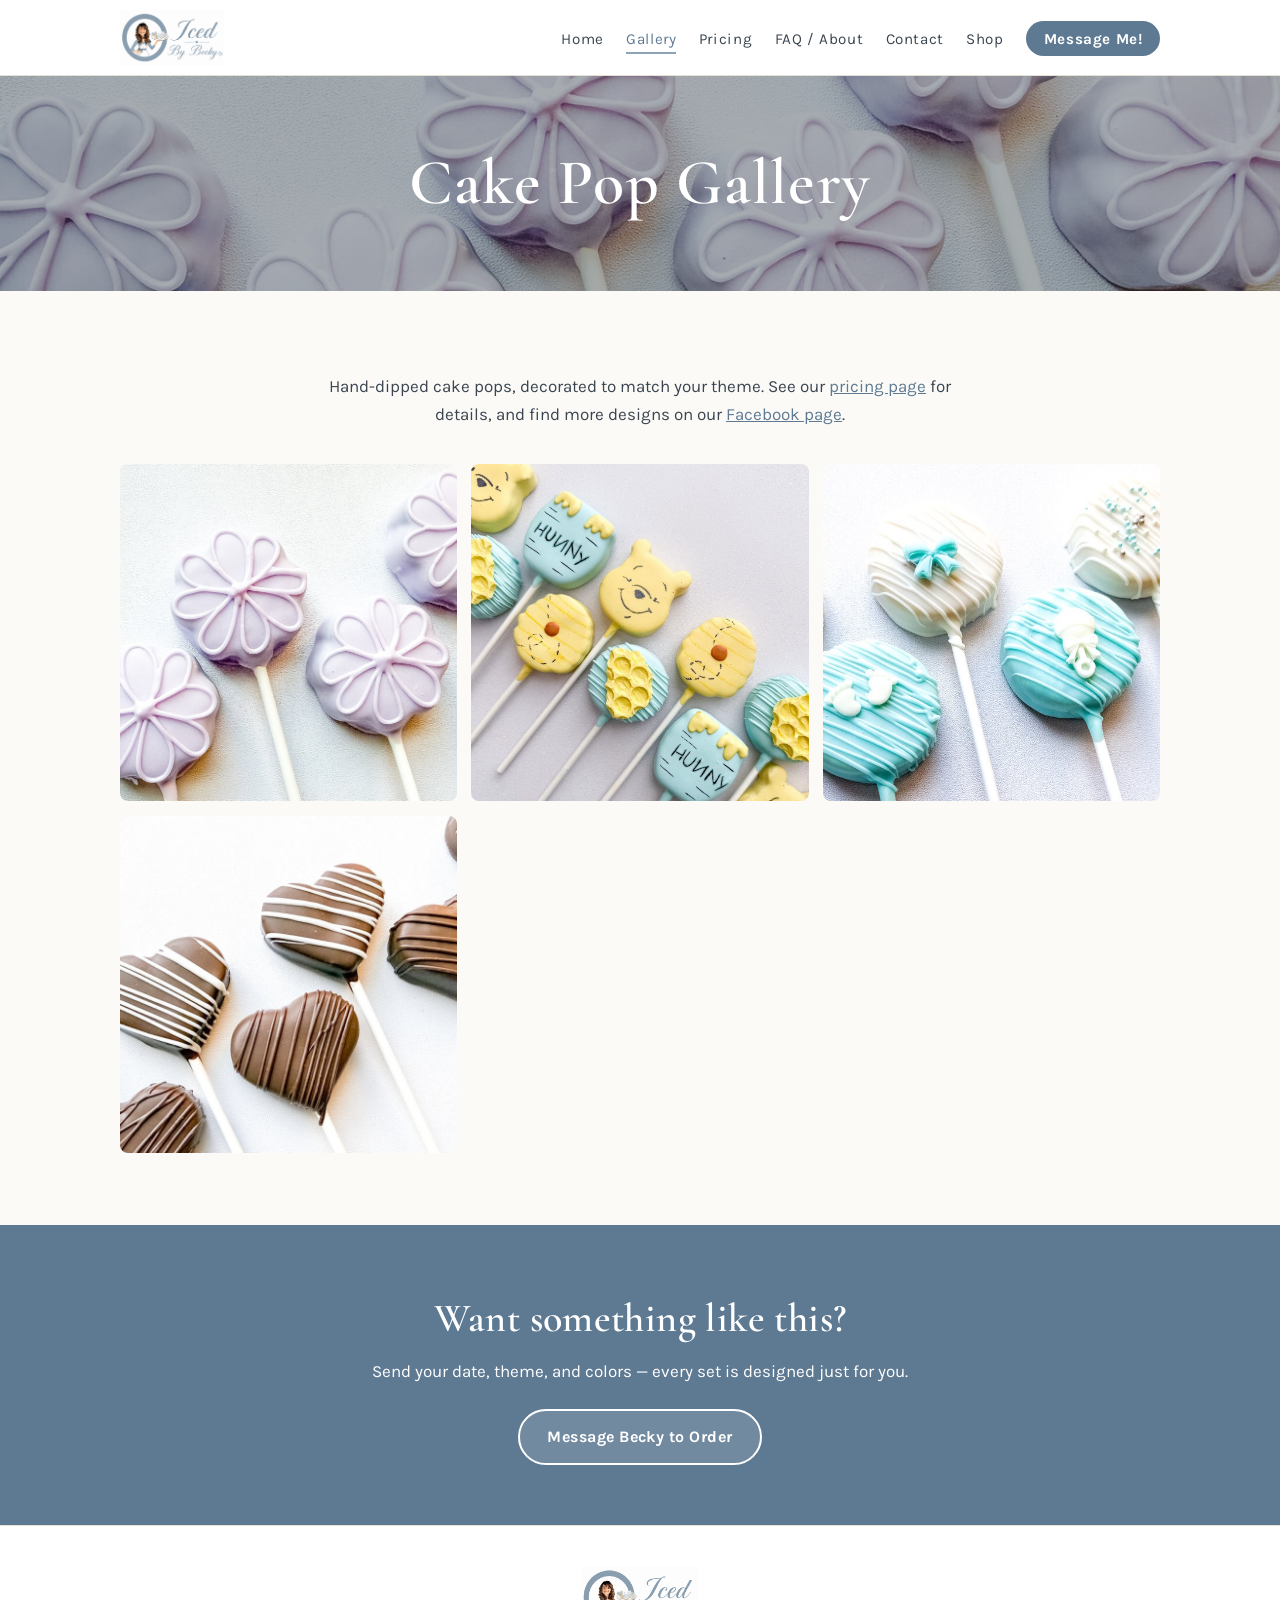
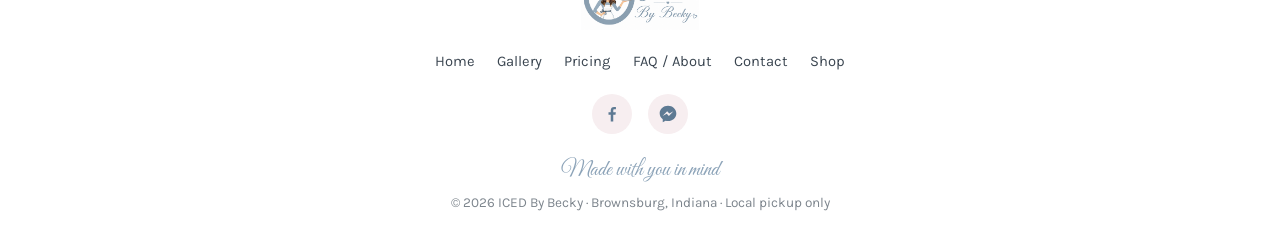
==== cakepop-gallery.html @ 300566a0 "Update Shop link to point to order page" ====
<!DOCTYPE html>
<html lang="en">
<head>
<meta charset="UTF-8">
<meta name="viewport" content="width=device-width, initial-scale=1">
<title>Cake Pop Gallery | ICED By Becky</title>
<meta name="description" content="Hand-dipped decorated cake pops by ICED By Becky in Brownsburg, IN.">
<link rel="icon" type="image/png" href="images/logo.png">
<link rel="preconnect" href="https://fonts.googleapis.com">
<link rel="preconnect" href="https://fonts.gstatic.com" crossorigin>
<link href="https://fonts.googleapis.com/css2?family=Cormorant+Garamond:wght@500;600;700&family=Great+Vibes&family=Karla:wght@400;700&display=swap" rel="stylesheet">
<link rel="stylesheet" href="css/style.css">
</head>
<body>

<header class="site-header">
  <div class="header-inner">
    <a class="logo-link" href="index.html" aria-label="ICED By Becky home">
      <img src="images/logo.png" alt="ICED By Becky logo">
    </a>
    <input type="checkbox" id="nav-toggle" class="nav-toggle" aria-hidden="true">
    <label for="nav-toggle" class="nav-toggle-label" aria-label="Open menu"><span></span></label>
    <nav class="site-nav" aria-label="Main navigation">
      <ul>
        <li><a href="index.html">Home</a></li>
        <li><a href="gallery.html" aria-current="page">Gallery</a></li>
        <li><a href="pricing.html">Pricing</a></li>
        <li><a href="faq-about.html">FAQ / About</a></li>
        <li><a href="contact.html">Contact</a></li>
        <li><a href="https://icedbybecky.square.site/s/order" target="_blank" rel="noopener">Shop</a></li>
        <li><a class="nav-cta" href="https://m.me/618246288639868" target="_blank" rel="noopener">Message Me!</a></li>
      </ul>
    </nav>
  </div>
</header>

<main>

  <section class="hero page-hero" style="background-image:url('images/cakepops-purple-flowers.jpg');">
    <h1>Cake Pop Gallery</h1>
  </section>

  <section class="section">
    <div class="wrap">
      <div class="section-head">
        <p>Hand-dipped cake pops, decorated to match your theme. See our <a href="pricing.html">pricing page</a> for details, and find more designs on our
        <a href="https://www.facebook.com/ICEDByBecky" target="_blank" rel="noopener">Facebook page</a>.</p>
      </div>
      <div class="gallery-grid">
        <img src="images/cakepops-purple-flowers.jpg" alt="Lavender cake pops with piped daisy flower detail" loading="lazy">
        <img src="images/cakepops-winnie-pooh.jpg" alt="Classic Winnie the Pooh cake pops with Pooh faces, hunny pots, beehives, and honeycomb" loading="lazy">
        <img src="images/cakepops-baby-shower-blue.jpg" alt="Baby shower cake pops in blue and white with drizzle, baby feet, bows, and rattles" loading="lazy">
        <img src="images/cakepops-chocolate-hearts.jpg" alt="Chocolate-dipped heart cake pops with white and dark chocolate drizzle" loading="lazy">
      </div>
    </div>
  </section>

  <section class="cta-band">
    <h2>Want something like this?</h2>
    <p>Send your date, theme, and colors — every set is designed just for you.</p>
    <div class="btn-row">
      <a class="btn btn-ghost" href="https://m.me/618246288639868" target="_blank" rel="noopener">Message Becky to Order</a>
    </div>
  </section>

</main>

<footer class="site-footer">
  <div class="wrap">
    <a class="footer-logo" href="index.html"><img src="images/logo.png" alt="ICED By Becky"></a>
    <nav class="footer-nav" aria-label="Footer navigation">
      <ul>
        <li><a href="index.html">Home</a></li>
        <li><a href="gallery.html">Gallery</a></li>
        <li><a href="pricing.html">Pricing</a></li>
        <li><a href="faq-about.html">FAQ / About</a></li>
        <li><a href="contact.html">Contact</a></li>
        <li><a href="https://icedbybecky.square.site" target="_blank" rel="noopener">Shop</a></li>
      </ul>
    </nav>
    <div class="footer-social">
      <a href="https://www.facebook.com/ICEDByBecky" target="_blank" rel="noopener" aria-label="ICED By Becky on Facebook">
        <svg viewBox="0 0 24 24" aria-hidden="true"><path d="M13.5 21v-8h2.7l.4-3.1h-3.1V7.9c0-.9.3-1.5 1.6-1.5h1.6V3.6c-.3 0-1.2-.1-2.3-.1-2.3 0-3.9 1.4-3.9 4v2.4H7.8V13h2.7v8h3z"/></svg>
      </a>
      <a href="https://m.me/618246288639868" target="_blank" rel="noopener" aria-label="Message ICED By Becky on Messenger">
        <svg viewBox="0 0 24 24" aria-hidden="true"><path d="M12 2C6.5 2 2 6.1 2 11.2c0 2.9 1.4 5.5 3.7 7.2V22l3.4-1.9c.9.3 1.9.4 2.9.4 5.5 0 10-4.1 10-9.2S17.5 2 12 2zm1.1 12.4-2.6-2.7-5 2.7 5.5-5.8 2.6 2.7 4.9-2.7-5.4 5.8z"/></svg>
      </a>
    </div>
    <p class="footer-fine">
      <span class="script">Made with you in mind</span>
      &copy; 2026 ICED By Becky &middot; Brownsburg, Indiana &middot; Local pickup only
    </p>
  </div>
</footer>

</body>
</html>
---- css/style.css ----
/* ================================================================
   ICED By Becky — icedbybecky.com
   Palette drawn from the brand logo:
     --blue      dusty slate blue (logo circle & script)
     --blue-deep darker slate for text accents / hovers
     --ink       near-black body text
     --cream     warm page background
     --blush     soft cookie pink accent
     --pink-bg   pale pink section wash
   ================================================================ */
:root {
  --blue: #8ca3b8;
  --blue-deep: #5e7a93;
  --ink: #3a4550;
  --cream: #fbfaf7;
  --white: #ffffff;
  --blush: #d99aa4;
  --pink-bg: #f7eef0;
  --line: #e4e0d8;

  --font-display: "Cormorant Garamond", Georgia, serif;
  --font-script: "Great Vibes", cursive;
  --font-body: "Karla", -apple-system, "Segoe UI", sans-serif;
}

* { margin: 0; padding: 0; box-sizing: border-box; }

html { scroll-behavior: smooth; }
@media (prefers-reduced-motion: reduce) {
  html { scroll-behavior: auto; }
  *, *::before, *::after { transition: none !important; animation: none !important; }
}

body {
  font-family: var(--font-body);
  font-size: 1.0625rem;
  line-height: 1.65;
  color: var(--ink);
  background: var(--cream);
}

img { max-width: 100%; display: block; }

a { color: var(--blue-deep); }
a:focus-visible, button:focus-visible, summary:focus-visible {
  outline: 3px solid var(--blue-deep);
  outline-offset: 3px;
  border-radius: 2px;
}

.wrap { max-width: 1080px; margin: 0 auto; padding: 0 1.25rem; }

/* ---------------- Header ---------------- */
.site-header {
  background: var(--white);
  border-bottom: 1px solid var(--line);
  position: sticky;
  top: 0;
  z-index: 50;
}
.header-inner {
  display: flex;
  align-items: center;
  justify-content: space-between;
  gap: 1rem;
  padding: 0.6rem 1.25rem;
  max-width: 1080px;
  margin: 0 auto;
}
.logo-link img { height: 56px; width: auto; }

.nav-toggle { display: none; }
.nav-toggle-label {
  display: none;
  cursor: pointer;
  padding: 0.5rem;
  border-radius: 6px;
}
.nav-toggle-label span,
.nav-toggle-label span::before,
.nav-toggle-label span::after {
  display: block;
  width: 24px;
  height: 2px;
  background: var(--ink);
  position: relative;
  content: "";
  transition: transform 0.2s ease;
}
.nav-toggle-label span::before { position: absolute; top: -7px; }
.nav-toggle-label span::after { position: absolute; top: 7px; }

.site-nav ul {
  display: flex;
  align-items: center;
  gap: 1.4rem;
  list-style: none;
}
.site-nav a {
  text-decoration: none;
  color: var(--ink);
  font-size: 0.95rem;
  letter-spacing: 0.04em;
  padding: 0.25rem 0;
  border-bottom: 2px solid transparent;
}
.site-nav a:hover { color: var(--blue-deep); }
.site-nav a[aria-current="page"] {
  color: var(--blue-deep);
  border-bottom-color: var(--blue);
}
.nav-cta {
  background: var(--blue-deep);
  color: var(--white) !important;
  padding: 0.55rem 1.1rem !important;
  border-radius: 999px;
  border-bottom: none !important;
  font-weight: 700;
  white-space: nowrap;
}
.nav-cta:hover { background: var(--ink); }

@media (max-width: 820px) {
  .logo-link img { height: 46px; }
  .nav-toggle-label { display: block; }
  .site-nav {
    position: absolute;
    top: 100%;
    left: 0;
    right: 0;
    background: var(--white);
    border-bottom: 1px solid var(--line);
    max-height: 0;
    overflow: hidden;
    transition: max-height 0.25s ease;
  }
  .nav-toggle:checked ~ .site-nav { max-height: 420px; box-shadow: 0 12px 24px rgba(58,69,80,0.08); }
  .site-nav ul {
    flex-direction: column;
    align-items: stretch;
    gap: 0;
    padding: 0.5rem 0 1rem;
  }
  .site-nav li { text-align: center; }
  .site-nav a { display: block; padding: 0.7rem 1rem; border-bottom: none; }
  .site-nav a[aria-current="page"] { background: var(--pink-bg); }
  .nav-cta { margin: 0.6rem 1.25rem 0; border-radius: 999px; }
}

/* ---------------- Hero ---------------- */
.hero {
  position: relative;
  isolation: isolate;
  color: var(--white);
  text-align: center;
  padding: clamp(4rem, 12vw, 8.5rem) 1.25rem;
  background-size: cover;
  background-position: center;
}
.hero::before {
  content: "";
  position: absolute;
  inset: 0;
  background: linear-gradient(rgba(58, 69, 80, 0.45), rgba(58, 69, 80, 0.45));
  z-index: -1;
}
.hero .eyebrow {
  font-family: var(--font-script);
  font-size: clamp(1.6rem, 4vw, 2.2rem);
  font-weight: 400;
  display: block;
  margin-bottom: 0.25rem;
}
.hero h1 {
  font-family: var(--font-display);
  font-weight: 600;
  font-size: clamp(2.4rem, 6vw, 4rem);
  letter-spacing: 0.02em;
  line-height: 1.1;
}
.hero p.sub {
  max-width: 34rem;
  margin: 1rem auto 0;
  font-size: 1.1rem;
}
.hero .btn-row { margin-top: 1.75rem; }

/* Page hero (interior pages, shorter) */
.page-hero { padding: clamp(2.5rem, 7vw, 4.5rem) 1.25rem; }

/* ---------------- Buttons ---------------- */
.btn-row { display: flex; gap: 0.8rem; justify-content: center; flex-wrap: wrap; }
.btn {
  display: inline-block;
  text-decoration: none;
  font-weight: 700;
  font-size: 1rem;
  letter-spacing: 0.03em;
  padding: 0.8rem 1.7rem;
  border-radius: 999px;
  transition: background 0.15s ease, color 0.15s ease;
}
.btn-solid { background: var(--blue-deep); color: var(--white); }
.btn-solid:hover { background: var(--ink); }
.btn-ghost {
  background: rgba(255, 255, 255, 0.12);
  color: var(--white);
  border: 2px solid var(--white);
}
.btn-ghost:hover { background: var(--white); color: var(--ink); }
.btn-outline {
  border: 2px solid var(--blue-deep);
  color: var(--blue-deep);
  background: transparent;
}
.btn-outline:hover { background: var(--blue-deep); color: var(--white); }

/* ---------------- Sections ---------------- */
.section { padding: clamp(2.75rem, 7vw, 4.5rem) 0; }
.section-pink { background: var(--pink-bg); }
.section-white { background: var(--white); }

.section-head { text-align: center; max-width: 42rem; margin: 0 auto 2.25rem; }
.script-eyebrow {
  font-family: var(--font-script);
  color: var(--blue-deep);
  font-size: 1.9rem;
  display: block;
  line-height: 1;
  margin-bottom: 0.3rem;
}
h2 {
  font-family: var(--font-display);
  font-weight: 600;
  font-size: clamp(1.8rem, 4vw, 2.5rem);
  color: var(--ink);
  letter-spacing: 0.01em;
}
h3 {
  font-family: var(--font-display);
  font-weight: 700;
  font-size: 1.35rem;
  color: var(--blue-deep);
  margin-bottom: 0.4rem;
}
.section-head p { margin-top: 0.6rem; }

/* Watercolor ribbon band (brand asset) */
.ribbon-band img { width: 100%; height: auto; }
@media (max-width: 700px) {
  .ribbon-band { overflow-x: auto; }
  .ribbon-band img { min-width: 900px; }
}

/* Value props (text fallback of the ribbon content, used on mobile) */
.value-grid {
  display: grid;
  grid-template-columns: repeat(auto-fit, minmax(210px, 1fr));
  gap: 1.5rem;
}
.value-grid article { text-align: center; padding: 0 0.5rem; }
.value-grid h3 {
  font-family: var(--font-body);
  font-size: 0.85rem;
  letter-spacing: 0.12em;
  text-transform: uppercase;
  color: var(--ink);
  font-weight: 700;
}
.value-grid p { font-size: 0.95rem; margin-top: 0.3rem; }

/* Two-up feature (image + text) */
.feature {
  display: grid;
  grid-template-columns: 1fr 1fr;
  gap: clamp(1.5rem, 4vw, 3.5rem);
  align-items: center;
}
.feature img { border-radius: 10px; box-shadow: 0 14px 34px rgba(58, 69, 80, 0.14); }
.feature .txt h2 { margin-bottom: 0.75rem; }
.feature .txt .btn-row { justify-content: flex-start; margin-top: 1.4rem; }
@media (max-width: 760px) {
  .feature { grid-template-columns: 1fr; }
  .feature .txt { text-align: center; }
  .feature .txt .btn-row { justify-content: center; }
}

/* ---------------- Gallery grids ---------------- */
.gallery-grid {
  display: grid;
  grid-template-columns: repeat(3, 1fr);
  gap: 0.9rem;
}
.gallery-grid img {
  width: 100%;
  aspect-ratio: 1 / 1;
  object-fit: cover;
  border-radius: 8px;
}
@media (max-width: 760px) { .gallery-grid { grid-template-columns: repeat(2, 1fr); } }

.gallery-cards {
  display: grid;
  grid-template-columns: 1fr 1fr;
  gap: 1.5rem;
}
.gallery-card {
  position: relative;
  display: block;
  border-radius: 12px;
  overflow: hidden;
  text-decoration: none;
  box-shadow: 0 12px 30px rgba(58, 69, 80, 0.12);
}
.gallery-card img {
  width: 100%;
  aspect-ratio: 4 / 3;
  object-fit: cover;
  transition: transform 0.3s ease;
}
.gallery-card:hover img { transform: scale(1.03); }
.gallery-card figcaption {
  position: absolute;
  inset: auto 0 0 0;
  padding: 2.2rem 1.2rem 1rem;
  background: linear-gradient(transparent, rgba(58, 69, 80, 0.72));
  color: var(--white);
  font-family: var(--font-display);
  font-size: 1.5rem;
  font-weight: 600;
  letter-spacing: 0.03em;
}
@media (max-width: 640px) { .gallery-cards { grid-template-columns: 1fr; } }

/* ---------------- Pricing ---------------- */
.price-cards {
  display: grid;
  grid-template-columns: 1fr 1fr;
  gap: 1.5rem;
  max-width: 880px;
  margin: 0 auto;
}
.price-card {
  background: var(--white);
  border: 1px solid var(--line);
  border-top: 4px solid var(--blue);
  border-radius: 10px;
  padding: 1.8rem 1.6rem;
}
.price-card h3 { font-size: 1.5rem; margin-bottom: 1rem; }
.price-card dl { display: grid; grid-template-columns: 1fr auto; row-gap: 0.55rem; }
.price-card dt { }
.price-card dd { font-weight: 700; text-align: right; }
.price-note {
  margin-top: 1.1rem;
  padding-top: 0.9rem;
  border-top: 1px dashed var(--line);
  font-size: 0.92rem;
  font-style: italic;
  color: var(--blue-deep);
}
@media (max-width: 700px) { .price-cards { grid-template-columns: 1fr; } }

/* ---------------- FAQ ---------------- */
.faq-list { max-width: 46rem; margin: 0 auto; }
.faq-list details {
  background: var(--white);
  border: 1px solid var(--line);
  border-radius: 8px;
  margin-bottom: 0.8rem;
  overflow: hidden;
}
.faq-list summary {
  cursor: pointer;
  list-style: none;
  padding: 1rem 1.2rem;
  font-weight: 700;
  font-size: 1.05rem;
  display: flex;
  justify-content: space-between;
  align-items: center;
  gap: 1rem;
}
.faq-list summary::-webkit-details-marker { display: none; }
.faq-list summary::after {
  content: "+";
  font-family: var(--font-display);
  font-size: 1.5rem;
  color: var(--blue-deep);
  line-height: 1;
}
.faq-list details[open] summary::after { content: "\2013"; }
.faq-list details[open] summary { border-bottom: 1px solid var(--line); }
.faq-body { padding: 1rem 1.2rem; }
.faq-body ul { padding-left: 1.2rem; margin: 0.4rem 0; }
.faq-body li { margin-bottom: 0.35rem; }
.faq-body p + p { margin-top: 0.75rem; }

/* ---------------- Contact ---------------- */
.contact-cards {
  display: grid;
  grid-template-columns: 1fr 1fr;
  gap: 1.5rem;
  max-width: 880px;
  margin: 0 auto;
}
.contact-card {
  background: var(--white);
  border: 1px solid var(--line);
  border-radius: 10px;
  padding: 2rem 1.6rem;
  text-align: center;
}
.contact-card.primary { border-top: 4px solid var(--blue); }
.contact-card p { margin: 0.5rem 0 1.2rem; }
@media (max-width: 700px) { .contact-cards { grid-template-columns: 1fr; } }

/* ---------------- CTA band ---------------- */
.cta-band {
  background: var(--blue-deep);
  color: var(--white);
  text-align: center;
  padding: clamp(2.5rem, 6vw, 3.75rem) 1.25rem;
}
.cta-band h2 { color: var(--white); margin-bottom: 0.4rem; }
.cta-band p { max-width: 34rem; margin: 0 auto 1.5rem; }

/* ---------------- Footer ---------------- */
.site-footer {
  background: var(--white);
  border-top: 1px solid var(--line);
  padding: 2.5rem 0 2rem;
  text-align: center;
}
.site-footer .footer-logo img { height: 64px; width: auto; margin: 0 auto 1rem; }
.footer-nav ul {
  list-style: none;
  display: flex;
  justify-content: center;
  flex-wrap: wrap;
  gap: 0.5rem 1.4rem;
  margin-bottom: 1.2rem;
}
.footer-nav a {
  text-decoration: none;
  color: var(--ink);
  font-size: 0.92rem;
}
.footer-nav a:hover { color: var(--blue-deep); }
.footer-social { display: flex; justify-content: center; gap: 1rem; margin-bottom: 1.2rem; }
.footer-social a {
  display: inline-flex;
  width: 40px;
  height: 40px;
  align-items: center;
  justify-content: center;
  border-radius: 50%;
  background: var(--pink-bg);
  color: var(--blue-deep);
  text-decoration: none;
}
.footer-social a:hover { background: var(--blue); color: var(--white); }
.footer-social svg { width: 20px; height: 20px; fill: currentColor; }
.footer-fine { font-size: 0.85rem; color: #7d858d; }
.footer-fine .script { font-family: var(--font-script); font-size: 1.35rem; color: var(--blue); display: block; margin-bottom: 0.2rem; }

/* Three-up gallery cards (hub + home) */
.gallery-cards-3 { grid-template-columns: repeat(3, 1fr); }
.gallery-cards-3 .gallery-card img { aspect-ratio: 1 / 1; }
@media (max-width: 820px) { .gallery-cards-3 { grid-template-columns: 1fr; } }

/* Three price cards: allow wrap to balanced rows */
.price-cards { grid-template-columns: repeat(auto-fit, minmax(280px, 1fr)); max-width: 1080px; }
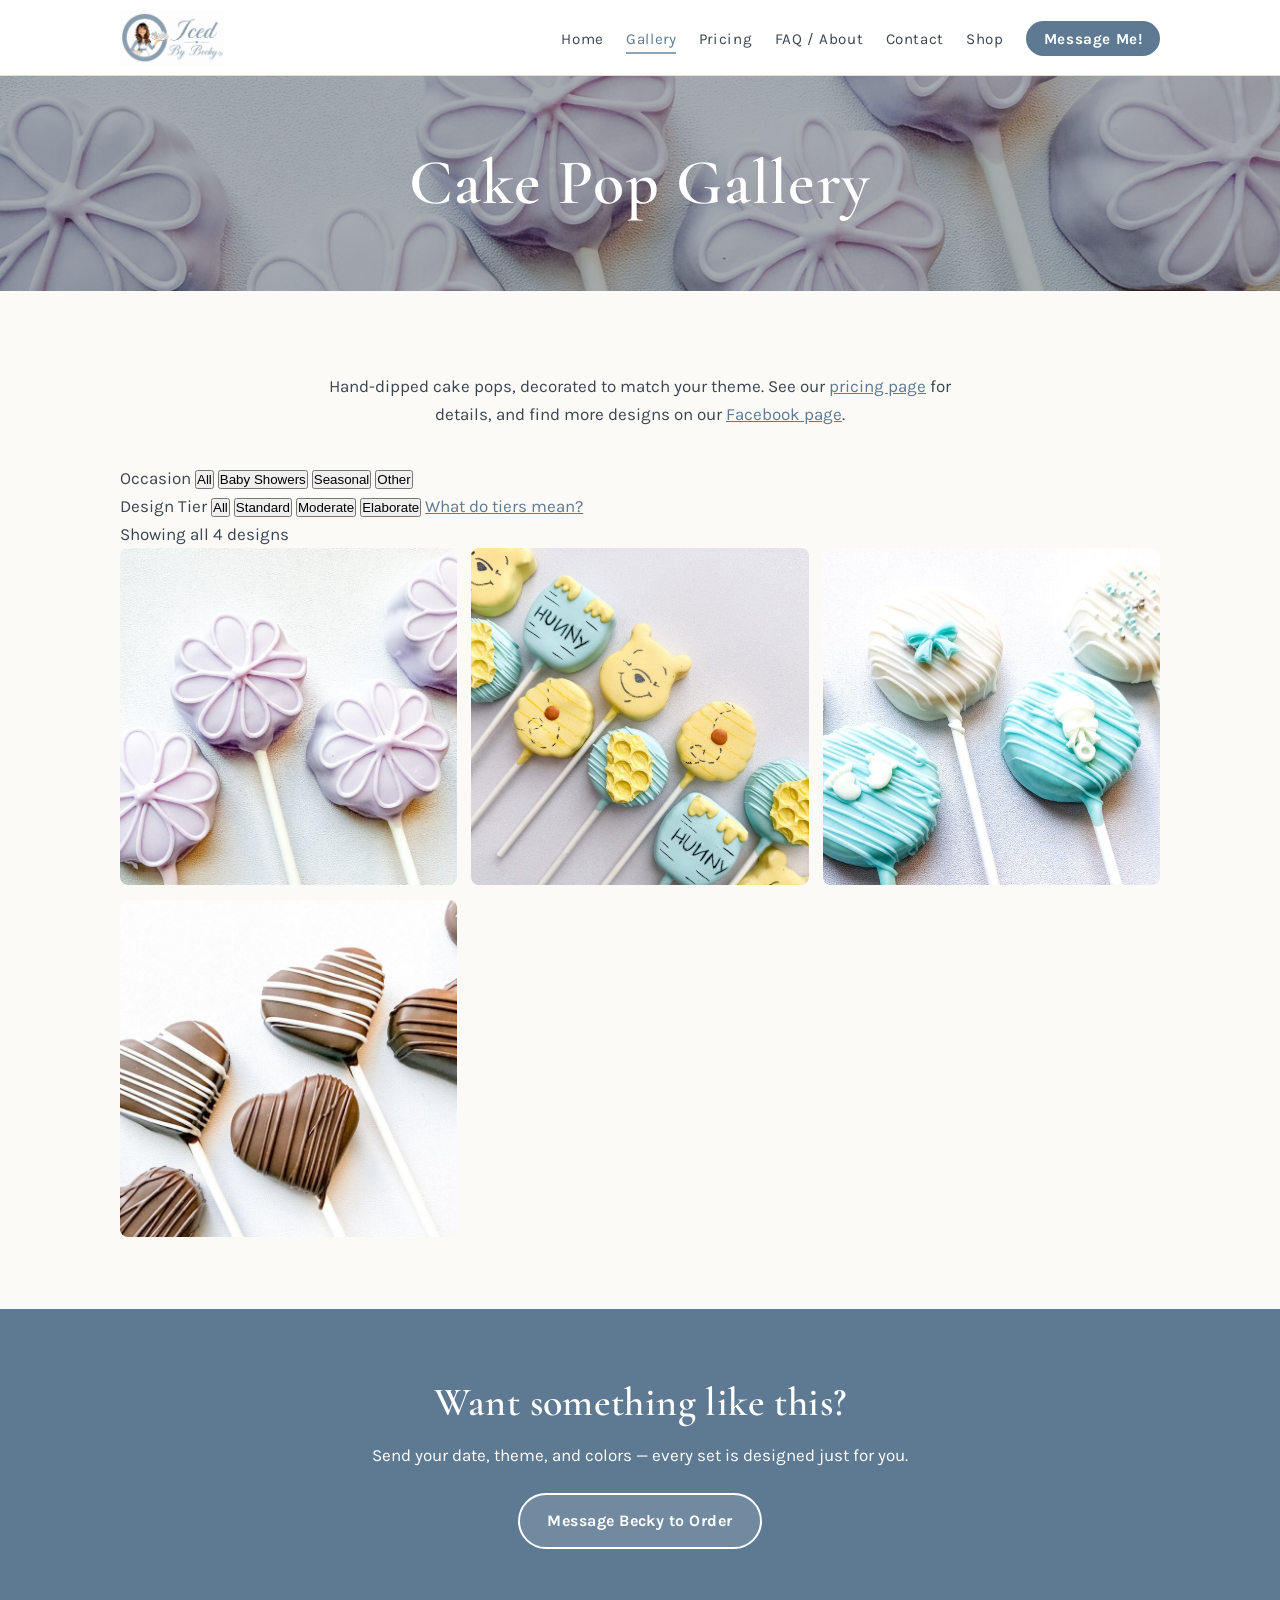
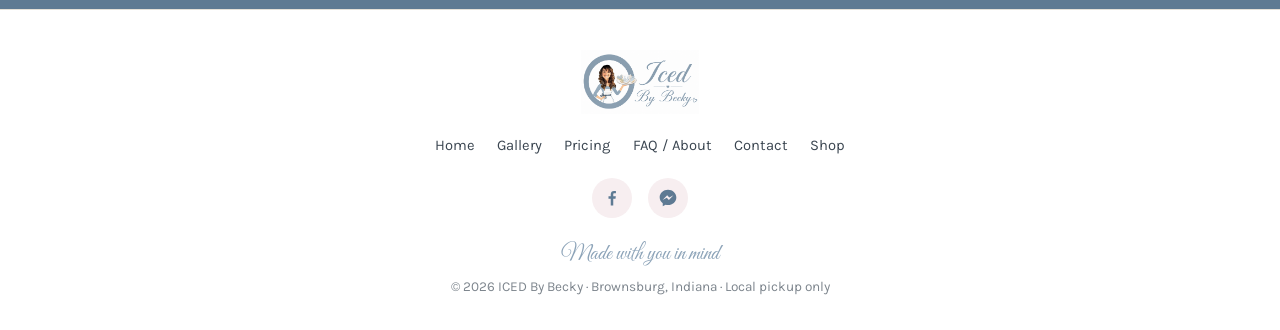
==== commit 1439a1b0: "Add files via upload" ====
--- a/cakepop-gallery.html
+++ b/cakepop-gallery.html
@@ -46,12 +46,31 @@
         <p>Hand-dipped cake pops, decorated to match your theme. See our <a href="pricing.html">pricing page</a> for details, and find more designs on our
         <a href="https://www.facebook.com/ICEDByBecky" target="_blank" rel="noopener">Facebook page</a>.</p>
       </div>
-      <div class="gallery-grid">
-        <img src="images/cakepops-purple-flowers.jpg" alt="Lavender cake pops with piped daisy flower detail" loading="lazy">
-        <img src="images/cakepops-winnie-pooh.jpg" alt="Classic Winnie the Pooh cake pops with Pooh faces, hunny pots, beehives, and honeycomb" loading="lazy">
-        <img src="images/cakepops-baby-shower-blue.jpg" alt="Baby shower cake pops in blue and white with drizzle, baby feet, bows, and rattles" loading="lazy">
-        <img src="images/cakepops-chocolate-hearts.jpg" alt="Chocolate-dipped heart cake pops with white and dark chocolate drizzle" loading="lazy">
+      <div class="gallery-filters" role="group" aria-label="Filter gallery">
+        <div class="filter-row">
+          <span class="filter-label" id="filter-occasion-label">Occasion</span>
+          <button type="button" class="filter-btn is-active" data-axis="occasion" data-value="all">All</button>
+          <button type="button" class="filter-btn" data-axis="occasion" data-value="baby-showers">Baby Showers</button>
+          <button type="button" class="filter-btn" data-axis="occasion" data-value="seasonal">Seasonal</button>
+          <button type="button" class="filter-btn" data-axis="occasion" data-value="other">Other</button>
+        </div>
+        <div class="filter-row">
+          <span class="filter-label" id="filter-tier-label">Design Tier</span>
+          <button type="button" class="filter-btn is-active" data-axis="tier" data-value="all">All</button>
+          <button type="button" class="filter-btn" data-axis="tier" data-value="standard">Standard</button>
+          <button type="button" class="filter-btn" data-axis="tier" data-value="moderate">Moderate</button>
+          <button type="button" class="filter-btn" data-axis="tier" data-value="elaborate">Elaborate</button>
+          <a class="filter-help" href="pricing.html">What do tiers mean?</a>
+        </div>
+        <p class="filter-count" data-filter-count aria-live="polite"></p>
       </div>
+      <div class="gallery-grid" data-gallery-grid>
+        <img src="images/cakepops-purple-flowers.jpg" alt="Lavender cake pops with piped daisy flower detail" loading="lazy" data-occasion="other" data-tier="moderate">
+        <img src="images/cakepops-winnie-pooh.jpg" alt="Classic Winnie the Pooh cake pops with Pooh faces, hunny pots, beehives, and honeycomb" loading="lazy" data-occasion="baby-showers" data-tier="elaborate">
+        <img src="images/cakepops-baby-shower-blue.jpg" alt="Baby shower cake pops in blue and white with drizzle, baby feet, bows, and rattles" loading="lazy" data-occasion="baby-showers" data-tier="moderate">
+        <img src="images/cakepops-chocolate-hearts.jpg" alt="Chocolate-dipped heart cake pops with white and dark chocolate drizzle" loading="lazy" data-occasion="seasonal" data-tier="standard">
+      </div>
+      <p class="gallery-empty" data-gallery-empty hidden>No designs match that combination yet &mdash; try another tier or occasion, or <a href="https://m.me/618246288639868" target="_blank" rel="noopener">message Becky</a> about a custom set.</p>
     </div>
   </section>
 
@@ -65,6 +84,83 @@
 
 </main>
 
+<script>
+/* ICED By Becky — gallery filtering.
+   Two independent axes (occasion + tier) combined with AND.
+   State is mirrored to the URL (?occasion=birthdays&tier=elaborate) so filtered
+   views can be linked directly from the pricing page and shared. */
+(function () {
+  var grid = document.querySelector('[data-gallery-grid]');
+  if (!grid) return;
+
+  var buttons  = Array.prototype.slice.call(document.querySelectorAll('.filter-btn'));
+  var tiles    = Array.prototype.slice.call(grid.querySelectorAll('[data-occasion]'));
+  var countEl  = document.querySelector('[data-filter-count]');
+  var emptyEl  = document.querySelector('[data-gallery-empty]');
+  var state    = { occasion: 'all', tier: 'all' };
+
+  function validValues(axis) {
+    return buttons.filter(function (b) { return b.dataset.axis === axis; })
+                  .map(function (b) { return b.dataset.value; });
+  }
+
+  /* Read initial state from the URL; ignore values with no matching button. */
+  function readURL() {
+    var params = new URLSearchParams(window.location.search);
+    ['occasion', 'tier'].forEach(function (axis) {
+      var v = (params.get(axis) || '').toLowerCase();
+      if (v && validValues(axis).indexOf(v) !== -1) state[axis] = v;
+    });
+  }
+
+  /* Keep the address bar in sync without adding history entries. */
+  function writeURL() {
+    var params = new URLSearchParams(window.location.search);
+    ['occasion', 'tier'].forEach(function (axis) {
+      if (state[axis] === 'all') { params.delete(axis); }
+      else { params.set(axis, state[axis]); }
+    });
+    var qs = params.toString();
+    history.replaceState(null, '', window.location.pathname + (qs ? '?' + qs : ''));
+  }
+
+  function apply() {
+    var shown = 0;
+    tiles.forEach(function (tile) {
+      var okOcc  = state.occasion === 'all' || tile.dataset.occasion === state.occasion;
+      var okTier = state.tier     === 'all' || tile.dataset.tier     === state.tier;
+      var visible = okOcc && okTier;
+      tile.hidden = !visible;
+      if (visible) shown++;
+    });
+
+    buttons.forEach(function (b) {
+      var active = state[b.dataset.axis] === b.dataset.value;
+      b.classList.toggle('is-active', active);
+      b.setAttribute('aria-pressed', active ? 'true' : 'false');
+    });
+
+    if (emptyEl) emptyEl.hidden = shown !== 0;
+    if (countEl) {
+      countEl.textContent = (state.occasion === 'all' && state.tier === 'all')
+        ? 'Showing all ' + tiles.length + ' designs'
+        : 'Showing ' + shown + ' of ' + tiles.length + ' designs';
+    }
+  }
+
+  buttons.forEach(function (b) {
+    b.addEventListener('click', function () {
+      state[b.dataset.axis] = b.dataset.value;
+      apply();
+      writeURL();
+    });
+  });
+
+  readURL();
+  apply();
+})();
+</script>
+
 <footer class="site-footer">
   <div class="wrap">
     <a class="footer-logo" href="index.html"><img src="images/logo.png" alt="ICED By Becky"></a>
@@ -75,7 +171,7 @@
         <li><a href="pricing.html">Pricing</a></li>
         <li><a href="faq-about.html">FAQ / About</a></li>
         <li><a href="contact.html">Contact</a></li>
-        <li><a href="https://icedbybecky.square.site" target="_blank" rel="noopener">Shop</a></li>
+        <li><a href="https://icedbybecky.square.site/s/order" target="_blank" rel="noopener">Shop</a></li>
       </ul>
     </nav>
     <div class="footer-social">
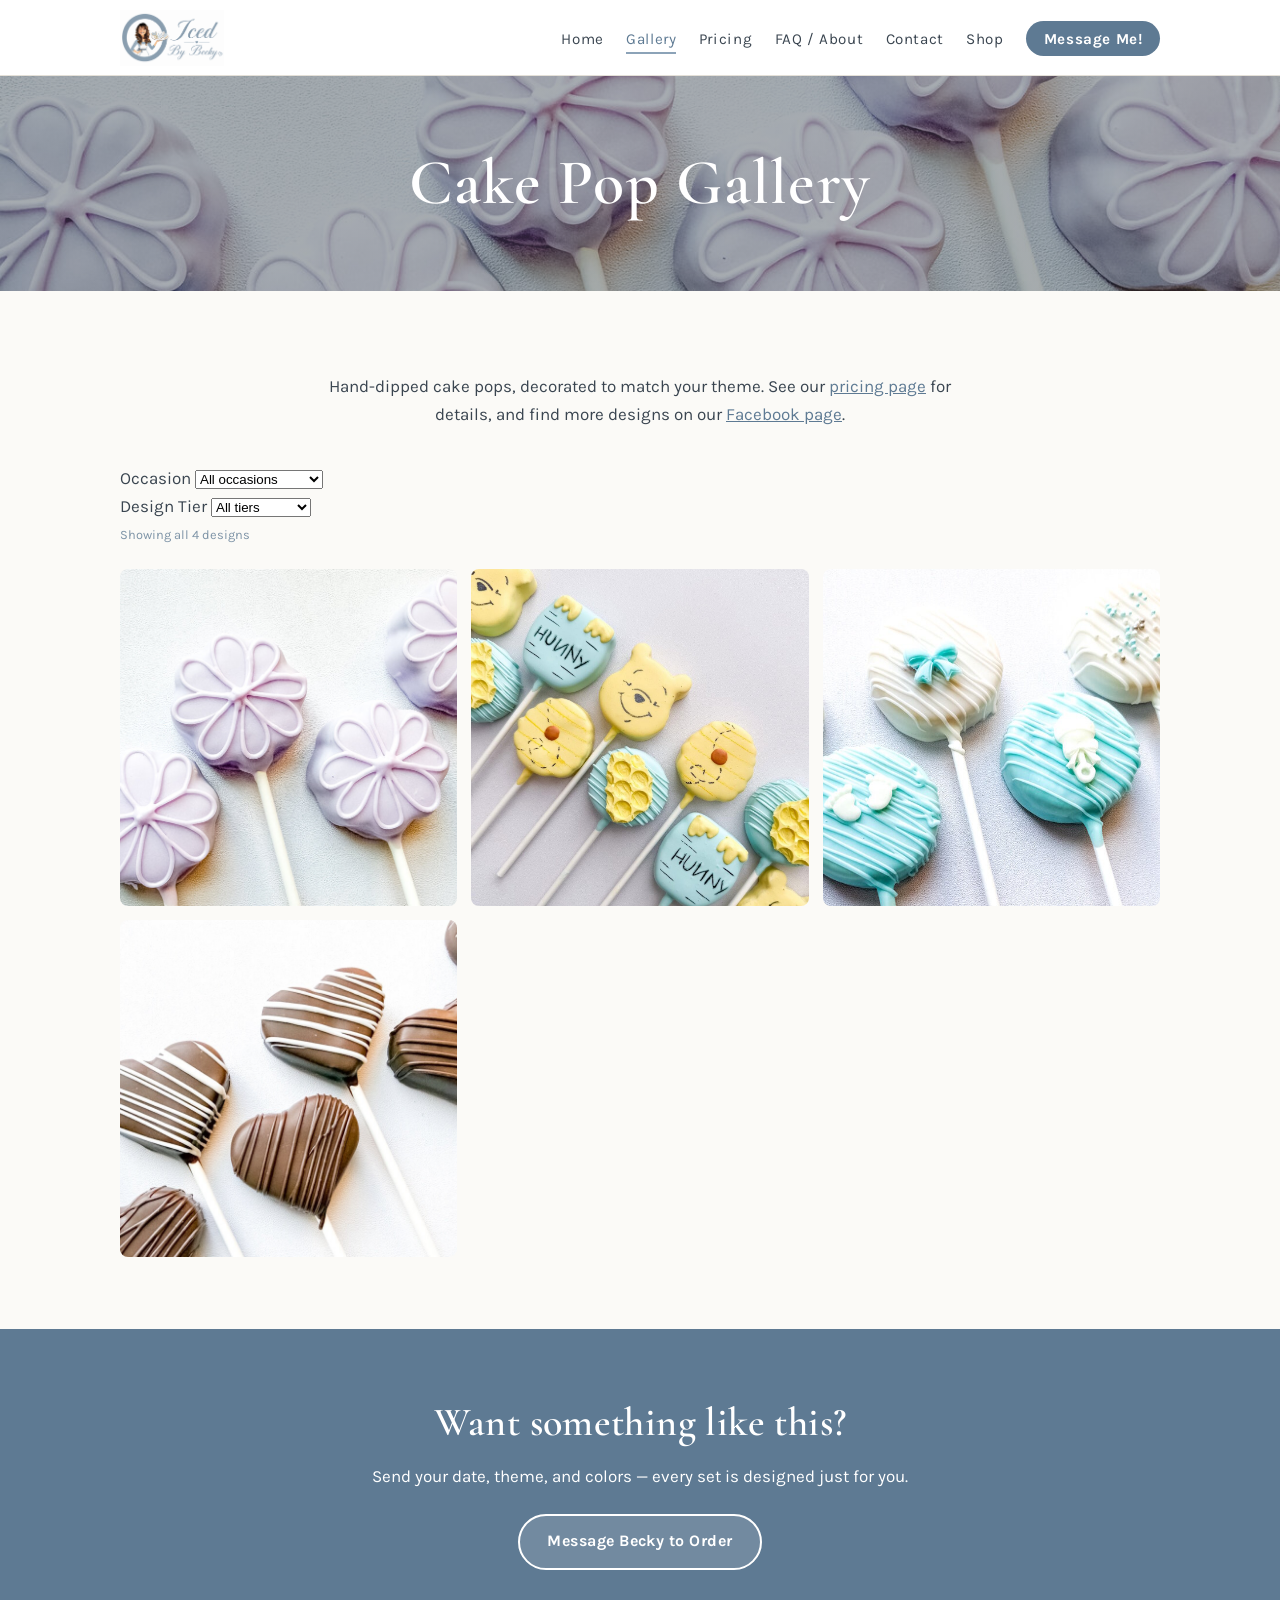
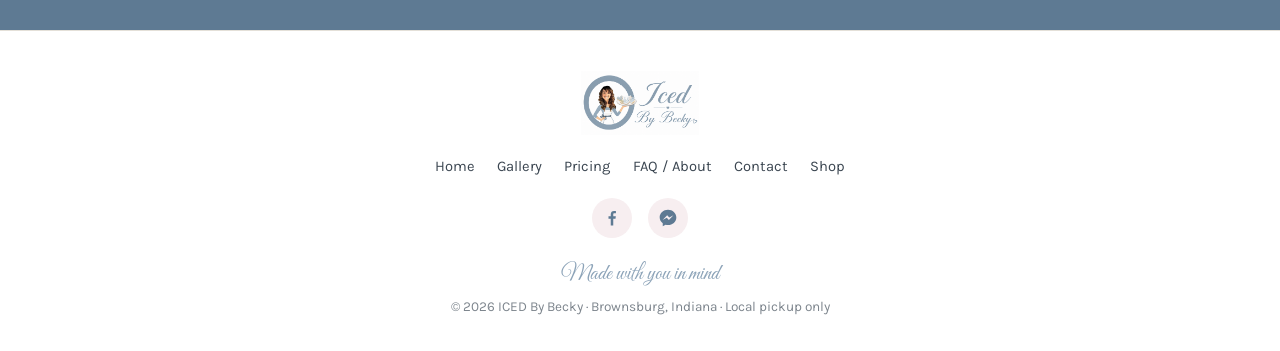
==== commit 4296b366: "Add files via upload" ====
--- a/cakepop-gallery.html
+++ b/cakepop-gallery.html
@@ -46,22 +46,26 @@
         <p>Hand-dipped cake pops, decorated to match your theme. See our <a href="pricing.html">pricing page</a> for details, and find more designs on our
         <a href="https://www.facebook.com/ICEDByBecky" target="_blank" rel="noopener">Facebook page</a>.</p>
       </div>
-      <div class="gallery-filters" role="group" aria-label="Filter gallery">
-        <div class="filter-row">
-          <span class="filter-label" id="filter-occasion-label">Occasion</span>
-          <button type="button" class="filter-btn is-active" data-axis="occasion" data-value="all">All</button>
-          <button type="button" class="filter-btn" data-axis="occasion" data-value="baby-showers">Baby Showers</button>
-          <button type="button" class="filter-btn" data-axis="occasion" data-value="seasonal">Seasonal</button>
-          <button type="button" class="filter-btn" data-axis="occasion" data-value="other">Other</button>
+      <div class="gallery-filters">
+        <div class="filter-field">
+          <label for="filter-occasion">Occasion</label>
+          <select id="filter-occasion" data-axis="occasion">
+            <option value="all">All occasions</option>
+            <option value="baby-showers">Baby Showers (2)</option>
+            <option value="seasonal">Seasonal (1)</option>
+            <option value="other">Other (1)</option>
+          </select>
         </div>
-        <div class="filter-row">
-          <span class="filter-label" id="filter-tier-label">Design Tier</span>
-          <button type="button" class="filter-btn is-active" data-axis="tier" data-value="all">All</button>
-          <button type="button" class="filter-btn" data-axis="tier" data-value="standard">Standard</button>
-          <button type="button" class="filter-btn" data-axis="tier" data-value="moderate">Moderate</button>
-          <button type="button" class="filter-btn" data-axis="tier" data-value="elaborate">Elaborate</button>
-          <a class="filter-help" href="pricing.html">What do tiers mean?</a>
+        <div class="filter-field">
+          <label for="filter-tier">Design Tier</label>
+          <select id="filter-tier" data-axis="tier">
+            <option value="all">All tiers</option>
+            <option value="standard">Standard (1)</option>
+            <option value="moderate">Moderate (2)</option>
+            <option value="elaborate">Elaborate (1)</option>
+          </select>
         </div>
+        <button type="button" class="filter-reset" data-filter-reset hidden>Clear filters</button>
         <p class="filter-count" data-filter-count aria-live="polite"></p>
       </div>
       <div class="gallery-grid" data-gallery-grid>
@@ -86,34 +90,50 @@
 
 <script>
 /* ICED By Becky — gallery filtering.
-   Two independent axes (occasion + tier) combined with AND.
-   State is mirrored to the URL (?occasion=birthdays&tier=elaborate) so filtered
-   views can be linked directly from the pricing page and shared. */
+   Two dropdowns (occasion + tier) combined with AND. State is mirrored to the URL
+   (?occasion=birthdays&tier=elaborate) so filtered views can be linked from the
+   pricing page and shared.
+
+   Note: images are hidden with the .is-hidden class, not the [hidden] attribute.
+   style.css sets `img { display: block; }`, and an author rule like that overrides
+   the browser's built-in [hidden] { display: none }, so the attribute alone does
+   not hide anything here. The attribute is still set for assistive tech. */
 (function () {
   var grid = document.querySelector('[data-gallery-grid]');
   if (!grid) return;
 
-  var buttons  = Array.prototype.slice.call(document.querySelectorAll('.filter-btn'));
-  var tiles    = Array.prototype.slice.call(grid.querySelectorAll('[data-occasion]'));
-  var countEl  = document.querySelector('[data-filter-count]');
-  var emptyEl  = document.querySelector('[data-gallery-empty]');
-  var state    = { occasion: 'all', tier: 'all' };
-
-  function validValues(axis) {
-    return buttons.filter(function (b) { return b.dataset.axis === axis; })
-                  .map(function (b) { return b.dataset.value; });
-  }
-
-  /* Read initial state from the URL; ignore values with no matching button. */
+  var selects = Array.prototype.slice.call(document.querySelectorAll('.gallery-filters select'));
+  var tiles   = Array.prototype.slice.call(grid.querySelectorAll('[data-occasion]'));
+  var countEl = document.querySelector('[data-filter-count]');
+  var emptyEl = document.querySelector('[data-gallery-empty]');
+  var resetEl = document.querySelector('[data-filter-reset]');
+  var state   = { occasion: 'all', tier: 'all' };
+
+  function selectFor(axis) {
+    for (var i = 0; i < selects.length; i++) {
+      if (selects[i].dataset.axis === axis) return selects[i];
+    }
+    return null;
+  }
+
+  /* Accept a URL value only if it matches a real option. */
+  function isValid(axis, value) {
+    var sel = selectFor(axis);
+    if (!sel) return false;
+    for (var i = 0; i < sel.options.length; i++) {
+      if (sel.options[i].value === value) return true;
+    }
+    return false;
+  }
+
   function readURL() {
     var params = new URLSearchParams(window.location.search);
     ['occasion', 'tier'].forEach(function (axis) {
       var v = (params.get(axis) || '').toLowerCase();
-      if (v && validValues(axis).indexOf(v) !== -1) state[axis] = v;
-    });
-  }
-
-  /* Keep the address bar in sync without adding history entries. */
+      if (v && isValid(axis, v)) state[axis] = v;
+    });
+  }
+
   function writeURL() {
     var params = new URLSearchParams(window.location.search);
     ['occasion', 'tier'].forEach(function (axis) {
@@ -127,34 +147,41 @@
   function apply() {
     var shown = 0;
     tiles.forEach(function (tile) {
-      var okOcc  = state.occasion === 'all' || tile.dataset.occasion === state.occasion;
-      var okTier = state.tier     === 'all' || tile.dataset.tier     === state.tier;
-      var visible = okOcc && okTier;
-      tile.hidden = !visible;
-      if (visible) shown++;
-    });
-
-    buttons.forEach(function (b) {
-      var active = state[b.dataset.axis] === b.dataset.value;
-      b.classList.toggle('is-active', active);
-      b.setAttribute('aria-pressed', active ? 'true' : 'false');
-    });
-
+      var visible = (state.occasion === 'all' || tile.dataset.occasion === state.occasion) &&
+                    (state.tier     === 'all' || tile.dataset.tier     === state.tier);
+      tile.classList.toggle('is-hidden', !visible);
+      if (visible) { tile.removeAttribute('hidden'); shown++; }
+      else { tile.setAttribute('hidden', ''); }
+    });
+
+    selects.forEach(function (sel) { sel.value = state[sel.dataset.axis]; });
+
+    var filtering = state.occasion !== 'all' || state.tier !== 'all';
+    if (resetEl) resetEl.hidden = !filtering;
     if (emptyEl) emptyEl.hidden = shown !== 0;
     if (countEl) {
-      countEl.textContent = (state.occasion === 'all' && state.tier === 'all')
-        ? 'Showing all ' + tiles.length + ' designs'
-        : 'Showing ' + shown + ' of ' + tiles.length + ' designs';
+      countEl.textContent = filtering
+        ? 'Showing ' + shown + ' of ' + tiles.length + ' designs'
+        : 'Showing all ' + tiles.length + ' designs';
     }
   }
 
-  buttons.forEach(function (b) {
-    b.addEventListener('click', function () {
-      state[b.dataset.axis] = b.dataset.value;
+  selects.forEach(function (sel) {
+    sel.addEventListener('change', function () {
+      state[sel.dataset.axis] = sel.value;
       apply();
       writeURL();
     });
   });
+
+  if (resetEl) {
+    resetEl.addEventListener('click', function () {
+      state.occasion = 'all';
+      state.tier = 'all';
+      apply();
+      writeURL();
+    });
+  }
 
   readURL();
   apply();
--- a/css/style.css
+++ b/css/style.css
@@ -471,3 +471,67 @@
 
 /* Three price cards: allow wrap to balanced rows */
 .price-cards { grid-template-columns: repeat(auto-fit, minmax(280px, 1fr)); max-width: 1080px; }
+
+
+/* ---------------- Gallery filters ---------------- */
+.gallery-filters {
+  margin-bottom: 1.5rem;
+}
+.filter-row {
+  display: flex;
+  flex-wrap: wrap;
+  align-items: center;
+  gap: 0.45rem;
+  margin-bottom: 0.6rem;
+}
+.filter-label {
+  font-family: var(--font-display);
+  font-size: 1.05rem;
+  font-weight: 600;
+  color: var(--blue-deep);
+  margin-right: 0.35rem;
+  min-width: 6.5rem;
+}
+.filter-btn {
+  font-family: var(--font-body);
+  font-size: 0.82rem;
+  letter-spacing: 0.02em;
+  color: var(--ink);
+  background: var(--white);
+  border: 1px solid var(--line);
+  border-radius: 999px;
+  padding: 0.4rem 0.9rem;
+  cursor: pointer;
+  transition: background 0.2s ease, color 0.2s ease, border-color 0.2s ease;
+}
+.filter-btn:hover { border-color: var(--blue); color: var(--blue-deep); }
+.filter-btn.is-active {
+  background: var(--blue-deep);
+  border-color: var(--blue-deep);
+  color: var(--white);
+}
+.filter-help {
+  font-size: 0.78rem;
+  margin-left: 0.35rem;
+  color: var(--blue-deep);
+}
+.filter-count {
+  font-size: 0.8rem;
+  color: var(--blue-deep);
+  opacity: 0.8;
+  margin: 0.2rem 0 0;
+}
+.gallery-empty {
+  text-align: center;
+  padding: 2rem 1rem;
+  background: var(--pink-bg);
+  border-radius: 8px;
+  margin-top: 1rem;
+}
+.price-examples {
+  font-size: 0.82rem;
+  margin: 0.4rem 0 0.2rem;
+}
+@media (max-width: 560px) {
+  .filter-label { min-width: 100%; margin-bottom: 0.1rem; }
+}
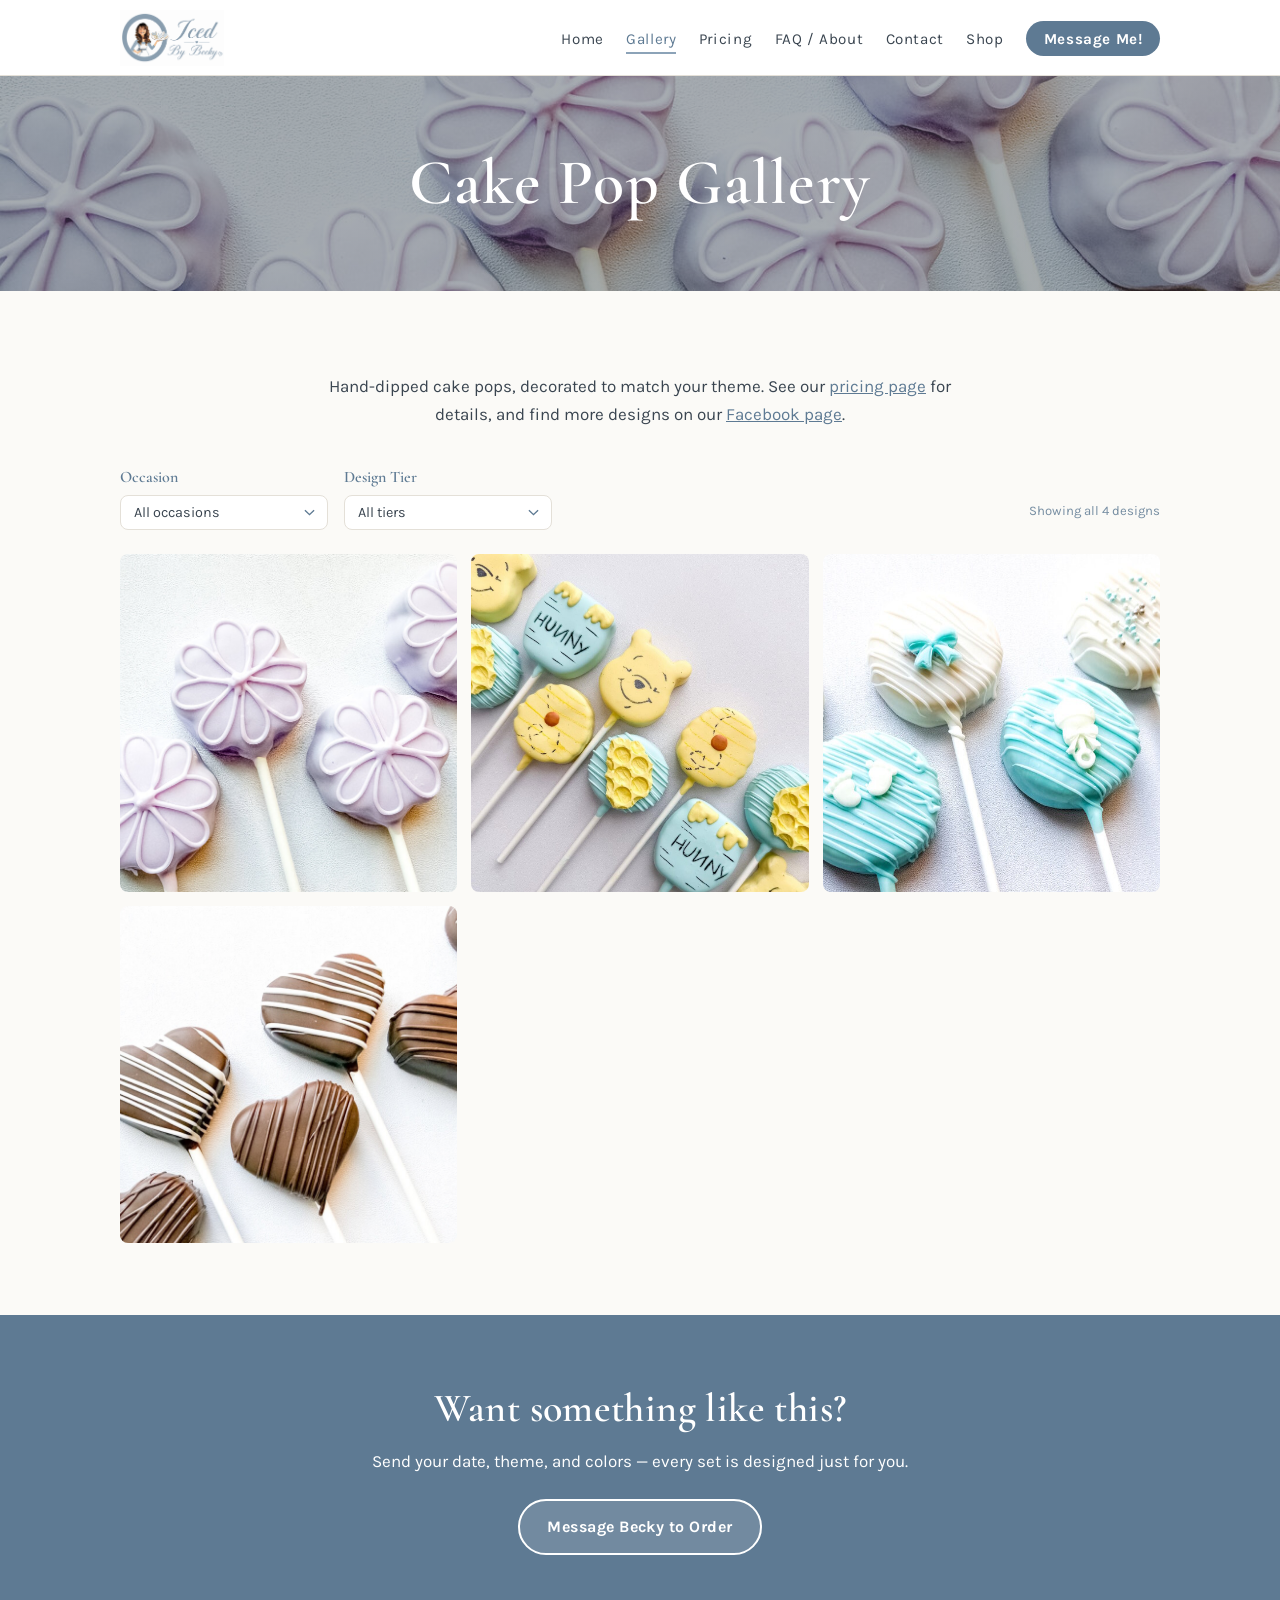
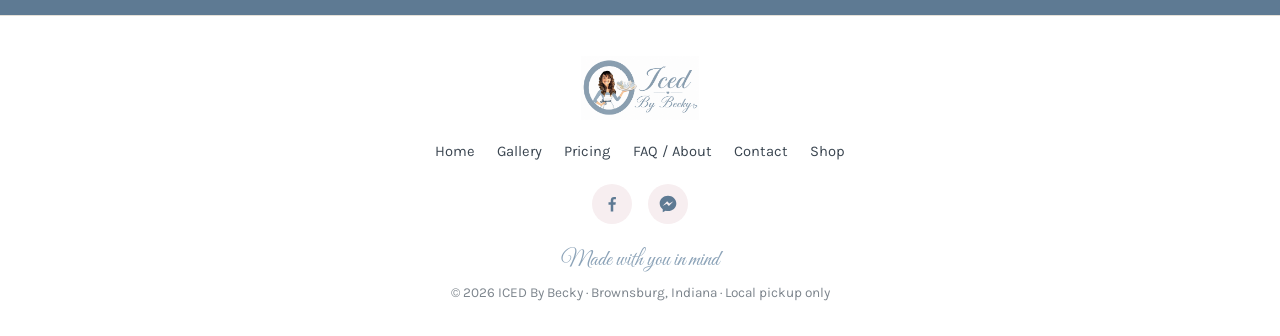
==== commit 70d7171f: "Add files via upload" ====
--- a/cakepop-gallery.html
+++ b/cakepop-gallery.html
@@ -10,6 +10,48 @@
 <link rel="preconnect" href="https://fonts.gstatic.com" crossorigin>
 <link href="https://fonts.googleapis.com/css2?family=Cormorant+Garamond:wght@500;600;700&family=Great+Vibes&family=Karla:wght@400;700&display=swap" rel="stylesheet">
 <link rel="stylesheet" href="css/style.css">
+<style>
+/* Gallery filters — self-contained, no dependency on css/style.css */
+.gallery-filters {
+  display: flex; flex-wrap: wrap; align-items: flex-end;
+  gap: 1rem; margin-bottom: 1.5rem;
+}
+.filter-field { display: flex; flex-direction: column; gap: 0.3rem; }
+.filter-field label {
+  font-family: "Cormorant Garamond", Georgia, serif;
+  font-size: 1rem; font-weight: 600; color: #5e7a93;
+}
+.filter-field select {
+  font-family: "Karla", -apple-system, "Segoe UI", sans-serif;
+  font-size: 0.9rem; color: #3a4550; background-color: #ffffff;
+  border: 1px solid #e4e0d8; border-radius: 8px;
+  padding: 0.5rem 2rem 0.5rem 0.8rem; min-width: 13rem; cursor: pointer;
+  -webkit-appearance: none; -moz-appearance: none; appearance: none;
+  background-image: url("data:image/svg+xml;charset=utf-8,%3Csvg xmlns='http://www.w3.org/2000/svg' viewBox='0 0 12 8'%3E%3Cpath fill='none' stroke='%235e7a93' stroke-width='1.5' d='M1 1.5 6 6.5l5-5'/%3E%3C/svg%3E");
+  background-repeat: no-repeat; background-position: right 0.75rem center; background-size: 0.7rem;
+}
+.filter-field select:hover { border-color: #8ca3b8; }
+.filter-reset {
+  font-family: "Karla", -apple-system, "Segoe UI", sans-serif;
+  font-size: 0.8rem; color: #5e7a93; background: none; border: none;
+  border-bottom: 1px solid #8ca3b8; padding: 0 0 0.15rem;
+  margin-bottom: 0.55rem; cursor: pointer;
+}
+.filter-reset:hover { color: #3a4550; border-bottom-color: #3a4550; }
+.filter-count {
+  font-size: 0.82rem; color: #5e7a93; opacity: 0.85; margin: 0 0 0.55rem auto;
+}
+.gallery-empty {
+  text-align: center; padding: 2rem 1rem;
+  background: #f7eef0; border-radius: 8px; margin-top: 1rem;
+}
+@media (max-width: 560px) {
+  .gallery-filters { gap: 0.75rem; }
+  .filter-field { width: 100%; }
+  .filter-field select { width: 100%; min-width: 0; }
+  .filter-count { margin: 0; width: 100%; }
+}
+</style>
 </head>
 <body>
 
@@ -65,7 +107,7 @@
             <option value="elaborate">Elaborate (1)</option>
           </select>
         </div>
-        <button type="button" class="filter-reset" data-filter-reset hidden>Clear filters</button>
+        <button type="button" class="filter-reset" data-filter-reset style="display:none">Clear filters</button>
         <p class="filter-count" data-filter-count aria-live="polite"></p>
       </div>
       <div class="gallery-grid" data-gallery-grid>
@@ -74,7 +116,7 @@
         <img src="images/cakepops-baby-shower-blue.jpg" alt="Baby shower cake pops in blue and white with drizzle, baby feet, bows, and rattles" loading="lazy" data-occasion="baby-showers" data-tier="moderate">
         <img src="images/cakepops-chocolate-hearts.jpg" alt="Chocolate-dipped heart cake pops with white and dark chocolate drizzle" loading="lazy" data-occasion="seasonal" data-tier="standard">
       </div>
-      <p class="gallery-empty" data-gallery-empty hidden>No designs match that combination yet &mdash; try another tier or occasion, or <a href="https://m.me/618246288639868" target="_blank" rel="noopener">message Becky</a> about a custom set.</p>
+      <p class="gallery-empty" data-gallery-empty style="display:none">No designs match that combination yet &mdash; try another tier or occasion, or <a href="https://m.me/618246288639868" target="_blank" rel="noopener">message Becky</a> about a custom set.</p>
     </div>
   </section>
 
@@ -94,10 +136,12 @@
    (?occasion=birthdays&tier=elaborate) so filtered views can be linked from the
    pricing page and shared.
 
-   Note: images are hidden with the .is-hidden class, not the [hidden] attribute.
-   style.css sets `img { display: block; }`, and an author rule like that overrides
-   the browser's built-in [hidden] { display: none }, so the attribute alone does
-   not hide anything here. The attribute is still set for assistive tech. */
+   Hiding is done by writing style.display directly on the element. That is
+   deliberate: an inline style outranks every stylesheet rule, so filtering keeps
+   working even if css/style.css is stale, cached, or never redeployed. The
+   [hidden] attribute is set alongside it for assistive tech, but is NOT relied
+   on for the visual result — css/style.css declares `img { display: block; }`,
+   which overrides the browser default of [hidden] { display: none }. */
 (function () {
   var grid = document.querySelector('[data-gallery-grid]');
   if (!grid) return;
@@ -116,7 +160,6 @@
     return null;
   }
 
-  /* Accept a URL value only if it matches a real option. */
   function isValid(axis, value) {
     var sel = selectFor(axis);
     if (!sel) return false;
@@ -149,16 +192,29 @@
     tiles.forEach(function (tile) {
       var visible = (state.occasion === 'all' || tile.dataset.occasion === state.occasion) &&
                     (state.tier     === 'all' || tile.dataset.tier     === state.tier);
-      tile.classList.toggle('is-hidden', !visible);
-      if (visible) { tile.removeAttribute('hidden'); shown++; }
-      else { tile.setAttribute('hidden', ''); }
+      if (visible) {
+        tile.style.display = '';
+        tile.removeAttribute('hidden');
+        shown++;
+      } else {
+        tile.style.display = 'none';
+        tile.setAttribute('hidden', '');
+      }
     });
 
     selects.forEach(function (sel) { sel.value = state[sel.dataset.axis]; });
 
     var filtering = state.occasion !== 'all' || state.tier !== 'all';
-    if (resetEl) resetEl.hidden = !filtering;
-    if (emptyEl) emptyEl.hidden = shown !== 0;
+    if (resetEl) {
+      resetEl.style.display = filtering ? '' : 'none';
+      if (filtering) { resetEl.removeAttribute('hidden'); }
+      else { resetEl.setAttribute('hidden', ''); }
+    }
+    if (emptyEl) {
+      emptyEl.style.display = shown === 0 ? '' : 'none';
+      if (shown === 0) { emptyEl.removeAttribute('hidden'); }
+      else { emptyEl.setAttribute('hidden', ''); }
+    }
     if (countEl) {
       countEl.textContent = filtering
         ? 'Showing ' + shown + ' of ' + tiles.length + ' designs'
@@ -176,10 +232,8 @@
 
   if (resetEl) {
     resetEl.addEventListener('click', function () {
-      state.occasion = 'all';
-      state.tier = 'all';
-      apply();
-      writeURL();
+      state.occasion = 'all'; state.tier = 'all';
+      apply(); writeURL();
     });
   }
 
--- a/css/style.css
+++ b/css/style.css
@@ -475,52 +475,63 @@
 
 /* ---------------- Gallery filters ---------------- */
 .gallery-filters {
-  margin-bottom: 1.5rem;
-}
-.filter-row {
   display: flex;
   flex-wrap: wrap;
-  align-items: center;
-  gap: 0.45rem;
-  margin-bottom: 0.6rem;
-}
-.filter-label {
+  align-items: flex-end;
+  gap: 1rem;
+  margin-bottom: 1.5rem;
+}
+.filter-field {
+  display: flex;
+  flex-direction: column;
+  gap: 0.3rem;
+}
+.filter-field label {
   font-family: var(--font-display);
-  font-size: 1.05rem;
+  font-size: 1rem;
   font-weight: 600;
   color: var(--blue-deep);
-  margin-right: 0.35rem;
-  min-width: 6.5rem;
-}
-.filter-btn {
+}
+.filter-field select {
   font-family: var(--font-body);
-  font-size: 0.82rem;
-  letter-spacing: 0.02em;
+  font-size: 0.9rem;
   color: var(--ink);
   background: var(--white);
   border: 1px solid var(--line);
-  border-radius: 999px;
-  padding: 0.4rem 0.9rem;
+  border-radius: 8px;
+  padding: 0.5rem 2rem 0.5rem 0.8rem;
+  min-width: 13rem;
   cursor: pointer;
-  transition: background 0.2s ease, color 0.2s ease, border-color 0.2s ease;
-}
-.filter-btn:hover { border-color: var(--blue); color: var(--blue-deep); }
-.filter-btn.is-active {
-  background: var(--blue-deep);
-  border-color: var(--blue-deep);
-  color: var(--white);
-}
-.filter-help {
-  font-size: 0.78rem;
-  margin-left: 0.35rem;
-  color: var(--blue-deep);
-}
+  appearance: none;
+  background-image: url("data:image/svg+xml;charset=utf-8,%3Csvg xmlns='http://www.w3.org/2000/svg' viewBox='0 0 12 8'%3E%3Cpath fill='%235e7a93' d='M1 1.5 6 6.5l5-5'/%3E%3C/svg%3E");
+  background-repeat: no-repeat;
+  background-position: right 0.75rem center;
+  background-size: 0.7rem;
+}
+.filter-field select:hover { border-color: var(--blue); }
+.filter-reset {
+  font-family: var(--font-body);
+  font-size: 0.8rem;
+  color: var(--blue-deep);
+  background: none;
+  border: none;
+  border-bottom: 1px solid var(--blue);
+  padding: 0 0 0.15rem;
+  margin-bottom: 0.55rem;
+  cursor: pointer;
+}
+.filter-reset:hover { color: var(--ink); border-bottom-color: var(--ink); }
 .filter-count {
-  font-size: 0.8rem;
-  color: var(--blue-deep);
-  opacity: 0.8;
-  margin: 0.2rem 0 0;
-}
+  font-size: 0.82rem;
+  color: var(--blue-deep);
+  opacity: 0.85;
+  margin: 0 0 0.55rem auto;
+}
+
+/* Must out-specify `img { display: block; }` on line 42 — the [hidden]
+   attribute alone is not enough to hide a filtered-out tile. */
+.gallery-grid img.is-hidden { display: none; }
+
 .gallery-empty {
   text-align: center;
   padding: 2rem 1rem;
@@ -528,10 +539,11 @@
   border-radius: 8px;
   margin-top: 1rem;
 }
-.price-examples {
-  font-size: 0.82rem;
-  margin: 0.4rem 0 0.2rem;
-}
+.price-examples { font-size: 0.82rem; margin: 0.4rem 0 0.2rem; }
+
 @media (max-width: 560px) {
-  .filter-label { min-width: 100%; margin-bottom: 0.1rem; }
-}
+  .gallery-filters { gap: 0.75rem; }
+  .filter-field { width: 100%; }
+  .filter-field select { width: 100%; min-width: 0; }
+  .filter-count { margin: 0; width: 100%; }
+}
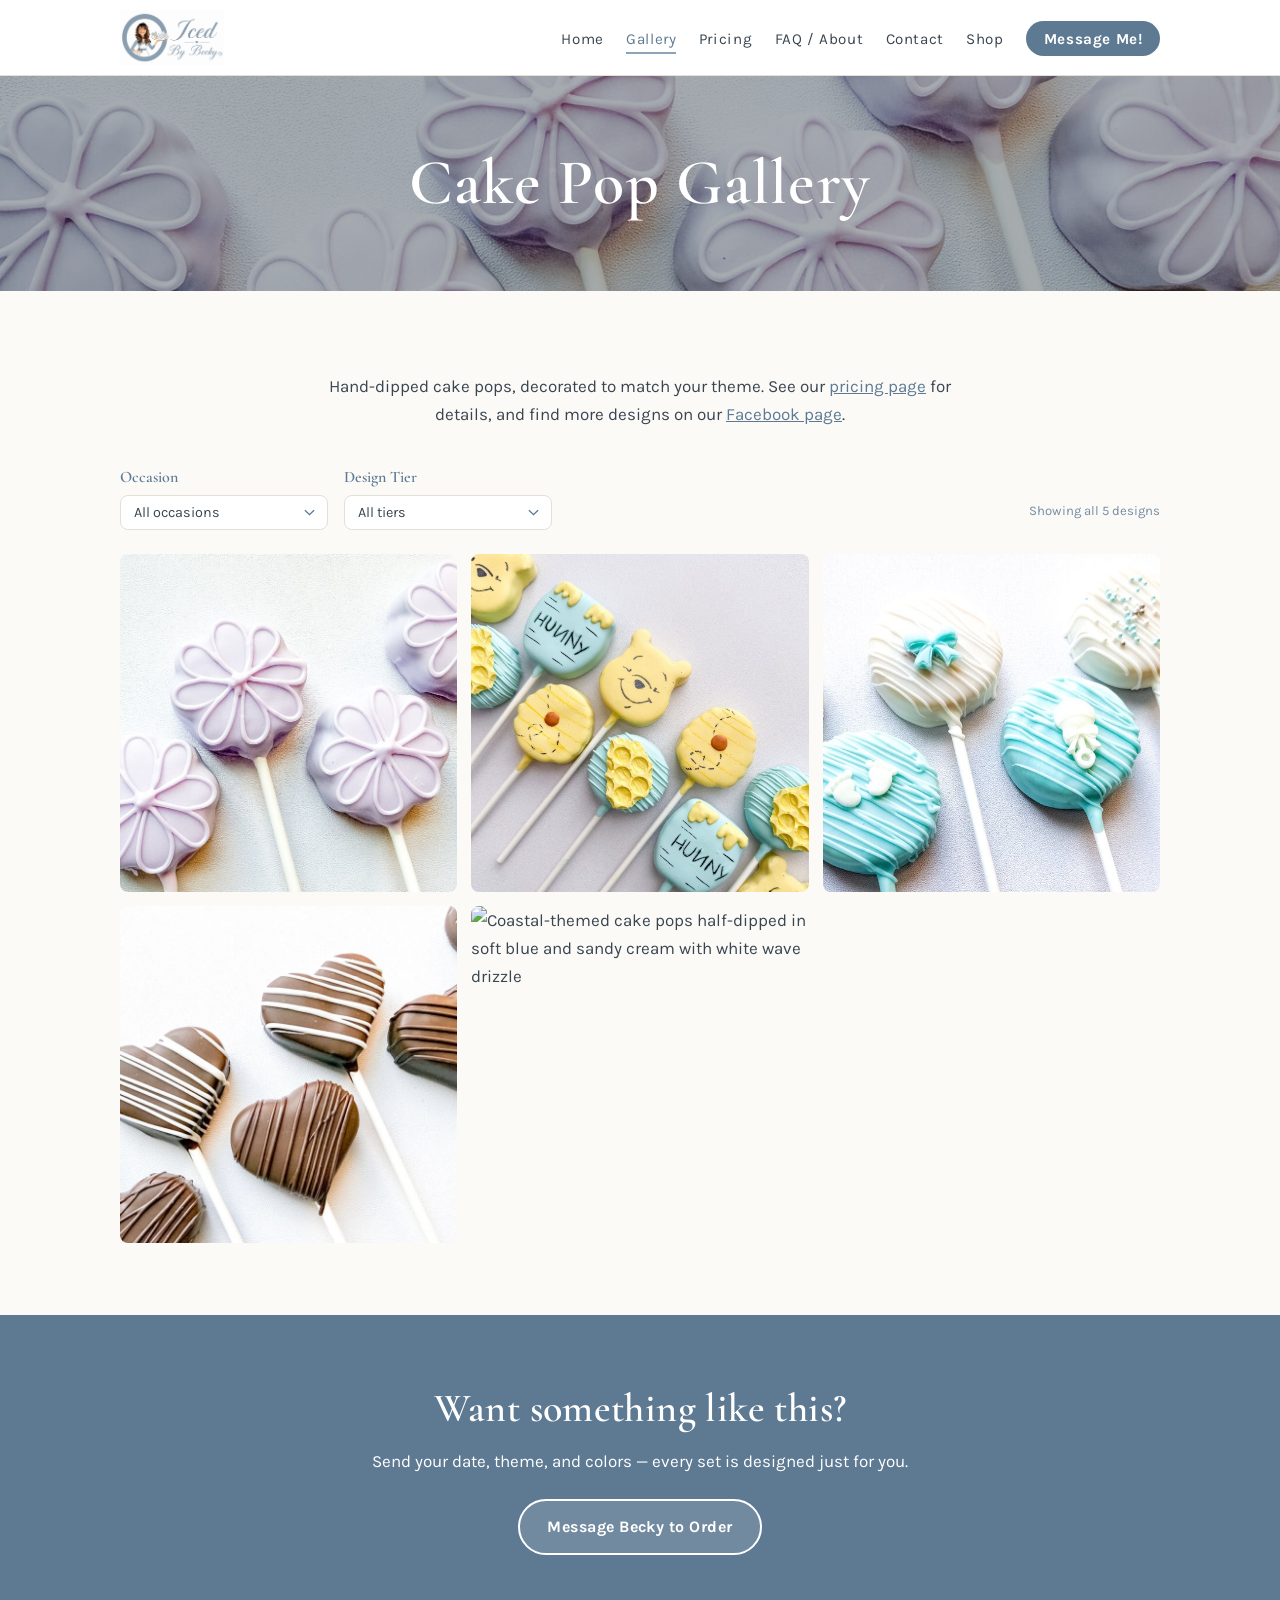
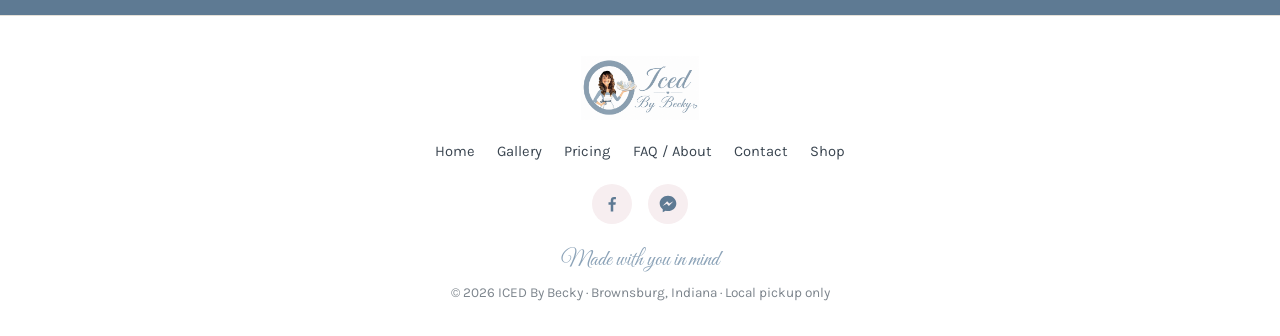
==== commit 29e2d10b: "Add files via upload" ====
--- a/cakepop-gallery.html
+++ b/cakepop-gallery.html
@@ -95,7 +95,7 @@
             <option value="all">All occasions</option>
             <option value="baby-showers">Baby Showers (2)</option>
             <option value="seasonal">Seasonal (1)</option>
-            <option value="other">Other (1)</option>
+            <option value="other">Other (2)</option>
           </select>
         </div>
         <div class="filter-field">
@@ -103,7 +103,7 @@
           <select id="filter-tier" data-axis="tier">
             <option value="all">All tiers</option>
             <option value="standard">Standard (1)</option>
-            <option value="moderate">Moderate (2)</option>
+            <option value="moderate">Moderate (3)</option>
             <option value="elaborate">Elaborate (1)</option>
           </select>
         </div>
@@ -115,6 +115,7 @@
         <img src="images/cakepops-winnie-pooh.jpg" alt="Classic Winnie the Pooh cake pops with Pooh faces, hunny pots, beehives, and honeycomb" loading="lazy" data-occasion="baby-showers" data-tier="elaborate">
         <img src="images/cakepops-baby-shower-blue.jpg" alt="Baby shower cake pops in blue and white with drizzle, baby feet, bows, and rattles" loading="lazy" data-occasion="baby-showers" data-tier="moderate">
         <img src="images/cakepops-chocolate-hearts.jpg" alt="Chocolate-dipped heart cake pops with white and dark chocolate drizzle" loading="lazy" data-occasion="seasonal" data-tier="standard">
+        <img src="images/cakepops-coastal-blue.jpg" alt="Coastal-themed cake pops half-dipped in soft blue and sandy cream with white wave drizzle" loading="lazy" data-occasion="other" data-tier="moderate">
       </div>
       <p class="gallery-empty" data-gallery-empty style="display:none">No designs match that combination yet &mdash; try another tier or occasion, or <a href="https://m.me/618246288639868" target="_blank" rel="noopener">message Becky</a> about a custom set.</p>
     </div>
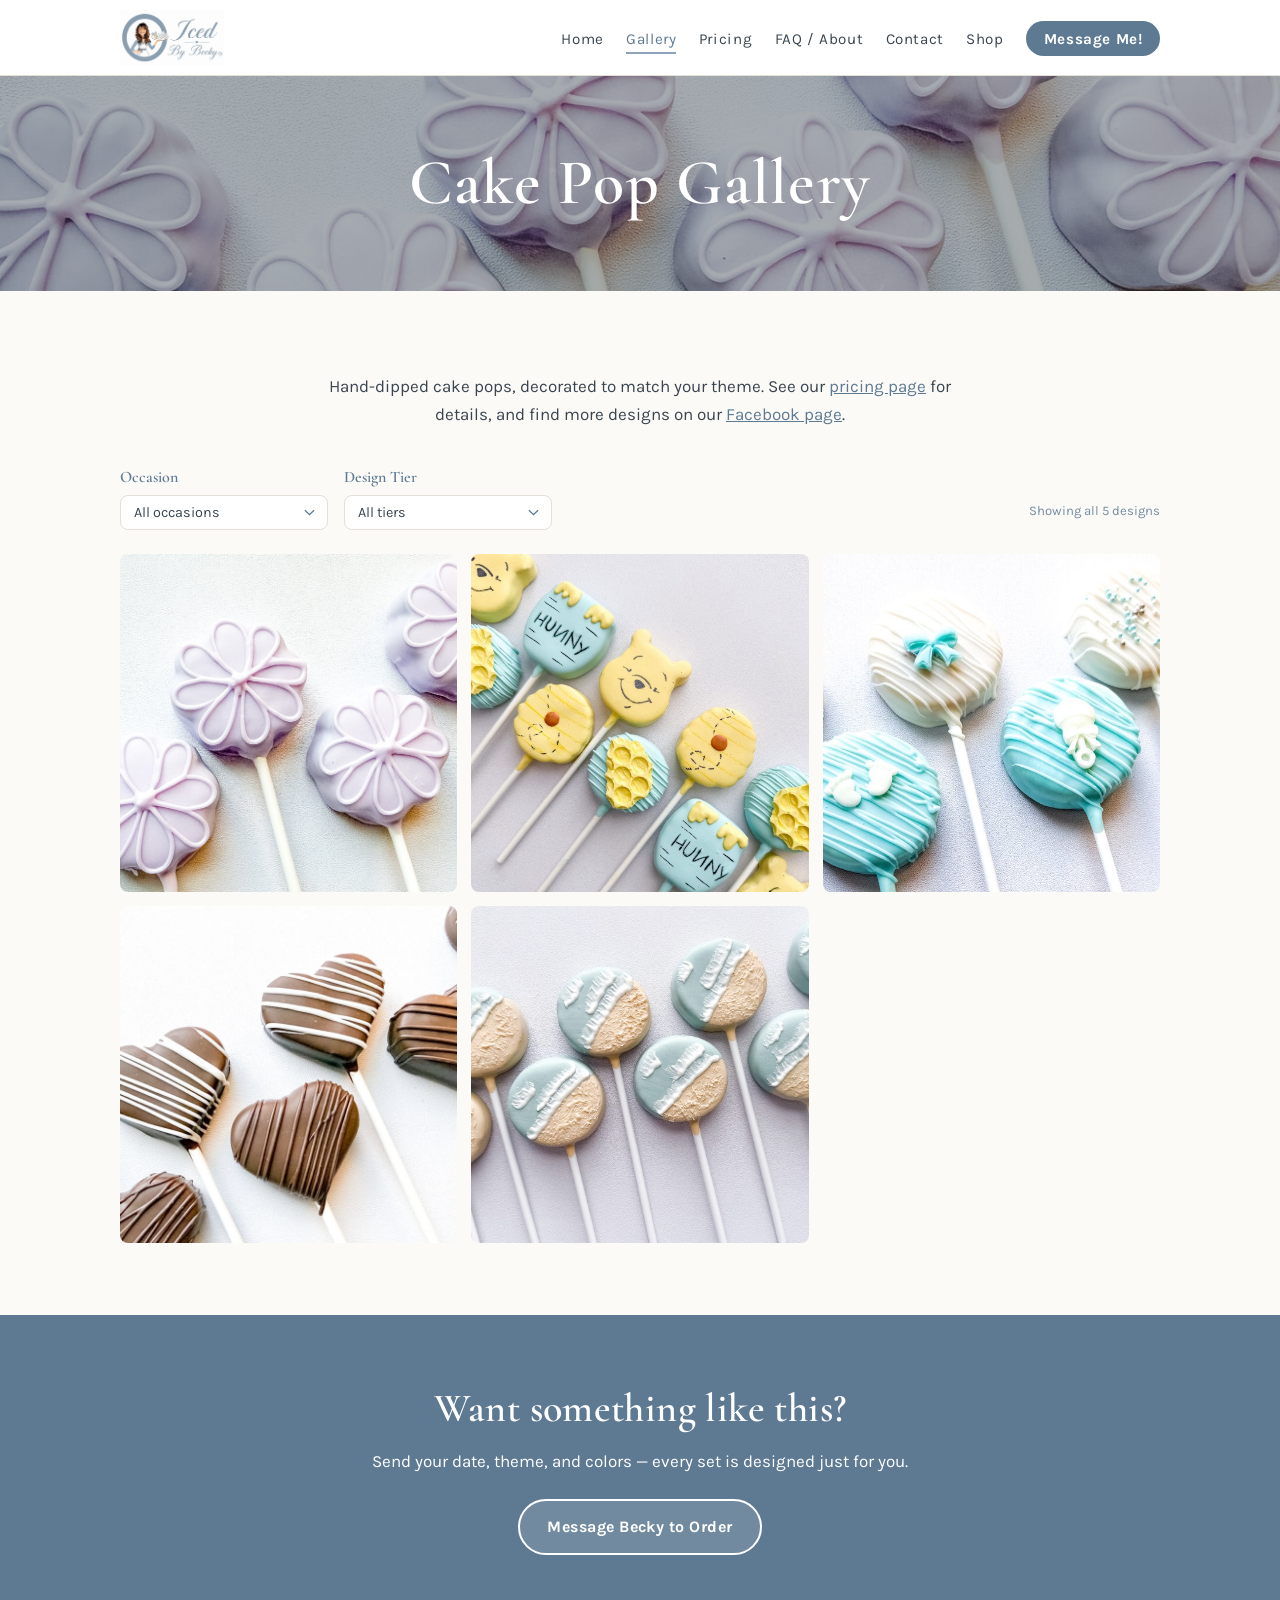
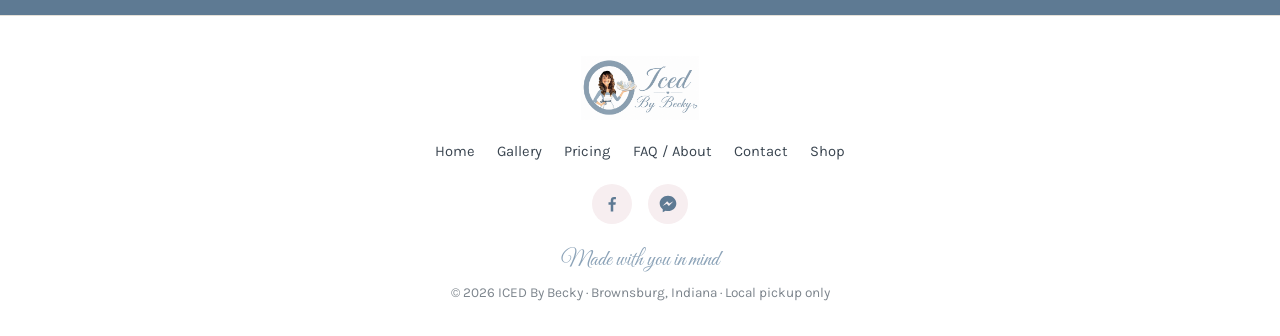
==== commit c404bce5: "Add files via upload" ====
--- a/cakepop-gallery.html
+++ b/cakepop-gallery.html
@@ -93,18 +93,18 @@
           <label for="filter-occasion">Occasion</label>
           <select id="filter-occasion" data-axis="occasion">
             <option value="all">All occasions</option>
-            <option value="baby-showers">Baby Showers (2)</option>
-            <option value="seasonal">Seasonal (1)</option>
-            <option value="other">Other (2)</option>
+            <option value="baby-showers">Baby Showers</option>
+            <option value="seasonal">Seasonal</option>
+            <option value="other">Other</option>
           </select>
         </div>
         <div class="filter-field">
           <label for="filter-tier">Design Tier</label>
           <select id="filter-tier" data-axis="tier">
             <option value="all">All tiers</option>
-            <option value="standard">Standard (1)</option>
-            <option value="moderate">Moderate (3)</option>
-            <option value="elaborate">Elaborate (1)</option>
+            <option value="standard">Standard</option>
+            <option value="moderate">Moderate</option>
+            <option value="elaborate">Elaborate</option>
           </select>
         </div>
         <button type="button" class="filter-reset" data-filter-reset style="display:none">Clear filters</button>
@@ -238,6 +238,28 @@
     });
   }
 
+  /* Auto-count: fill each dropdown option with the live number of matching tiles,
+     computed from the grid itself on page load. Because the numbers are derived
+     from the actual <img> tags, adding or removing a photo updates the counts
+     automatically — there are no hardcoded totals to maintain or accidentally
+     desync. Each option's base label is preserved in data-label so re-running is
+     safe. */
+  function updateCounts() {
+    selects.forEach(function (sel) {
+      var axis = sel.dataset.axis;
+      Array.prototype.forEach.call(sel.options, function (opt) {
+        if (opt.dataset.label === undefined) {
+          opt.dataset.label = opt.textContent.replace(/\s*\(\d+\)\s*$/, '');
+        }
+        var base = opt.dataset.label;
+        if (opt.value === 'all') { opt.textContent = base; return; }
+        var n = tiles.filter(function (t) { return t.dataset[axis] === opt.value; }).length;
+        opt.textContent = base + ' (' + n + ')';
+      });
+    });
+  }
+
+  updateCounts();
   readURL();
   apply();
 })();
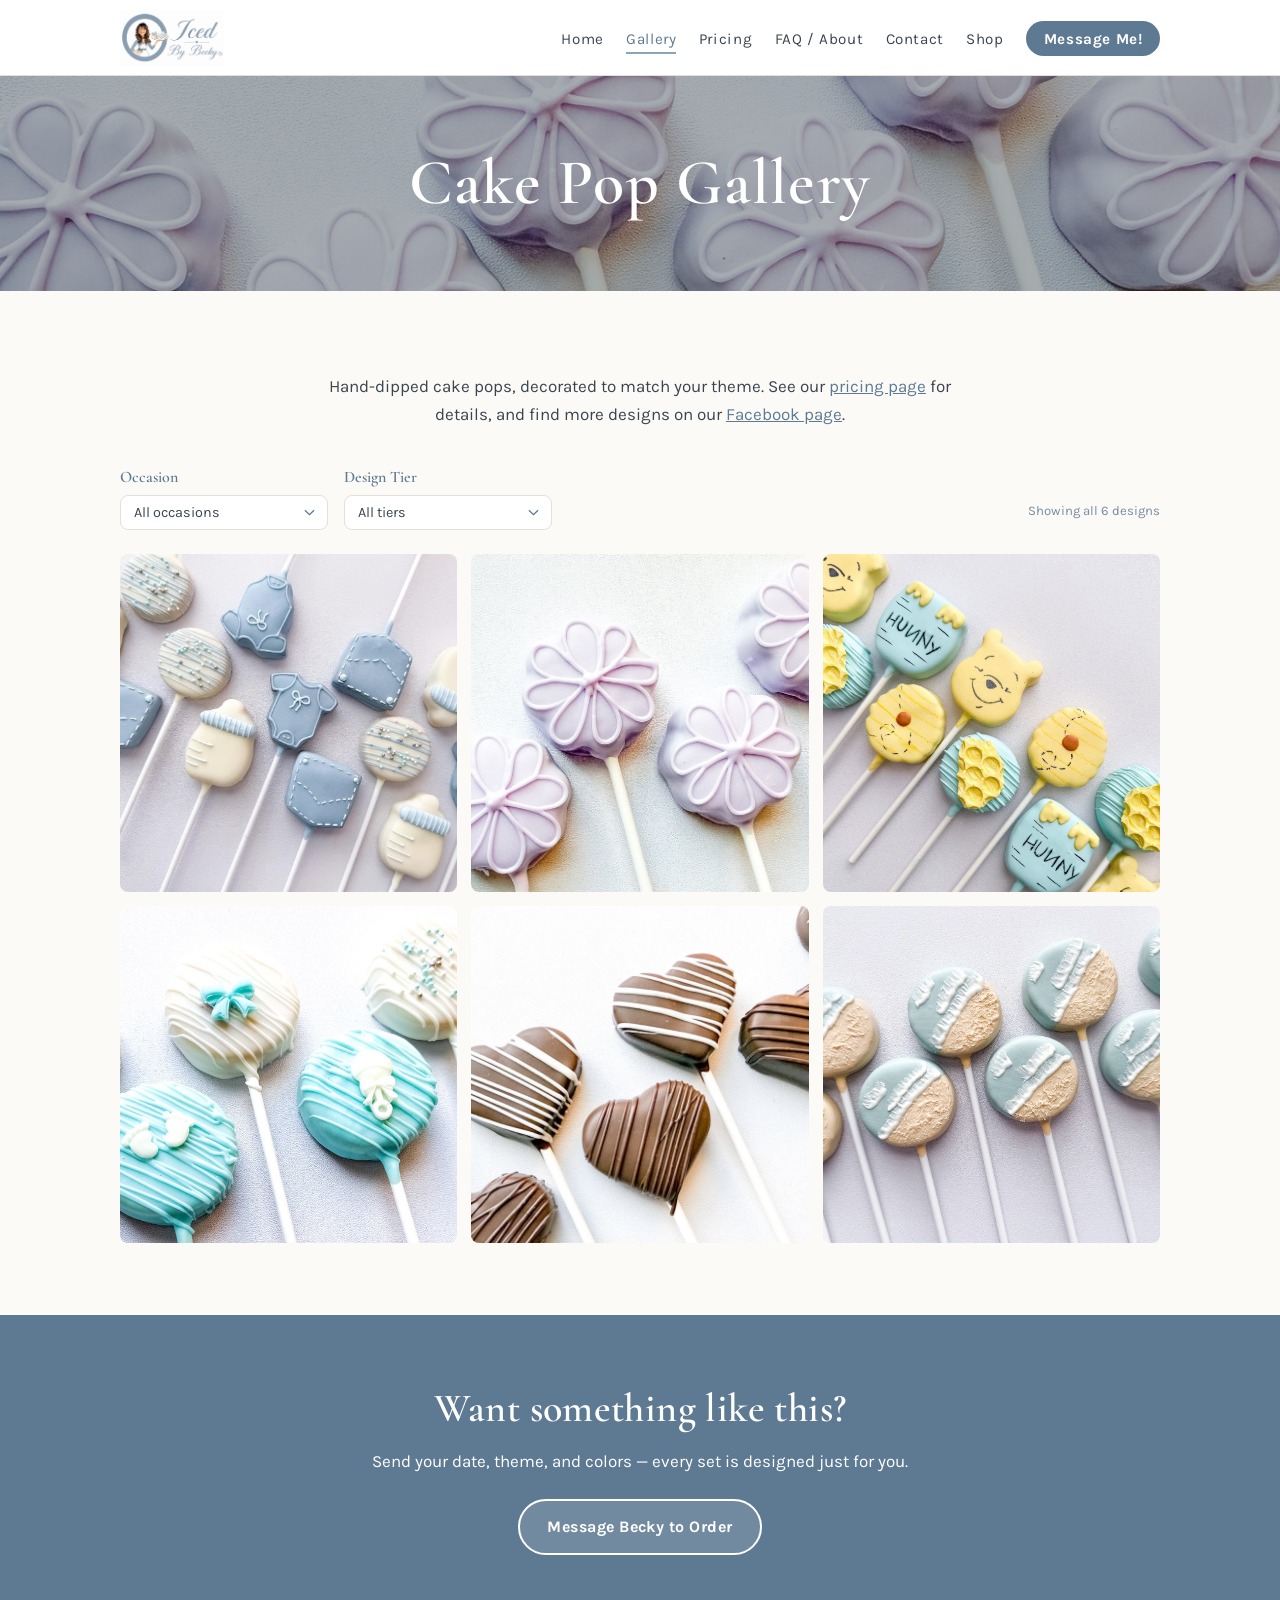
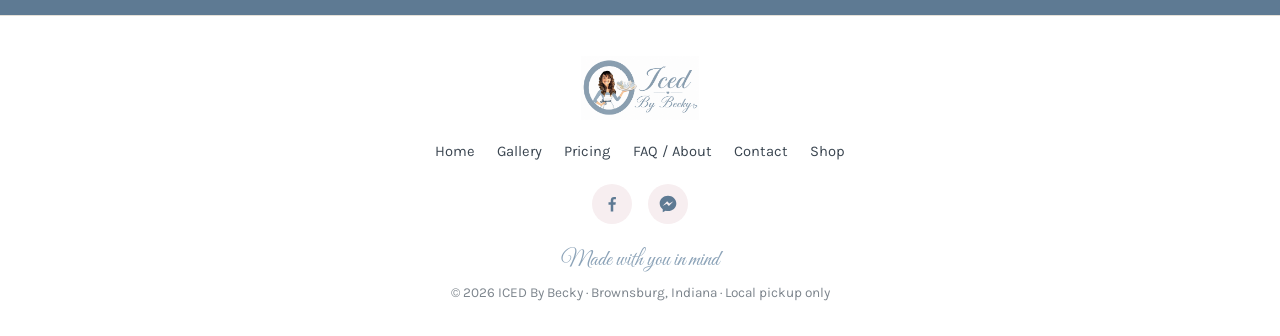
==== commit 0575d854: "Add files via upload" ====
--- a/cakepop-gallery.html
+++ b/cakepop-gallery.html
@@ -111,6 +111,7 @@
         <p class="filter-count" data-filter-count aria-live="polite"></p>
       </div>
       <div class="gallery-grid" data-gallery-grid>
+        <img src="images/cakepops-blue-baby-shower.jpg" alt="Blue baby shower cake pops with denim onesies, bottles, and pockets in white chocolate and soft blue with sprinkles" loading="lazy" data-occasion="baby-showers" data-tier="moderate">
         <img src="images/cakepops-purple-flowers.jpg" alt="Lavender cake pops with piped daisy flower detail" loading="lazy" data-occasion="other" data-tier="moderate">
         <img src="images/cakepops-winnie-pooh.jpg" alt="Classic Winnie the Pooh cake pops with Pooh faces, hunny pots, beehives, and honeycomb" loading="lazy" data-occasion="baby-showers" data-tier="elaborate">
         <img src="images/cakepops-baby-shower-blue.jpg" alt="Baby shower cake pops in blue and white with drizzle, baby feet, bows, and rattles" loading="lazy" data-occasion="baby-showers" data-tier="moderate">
